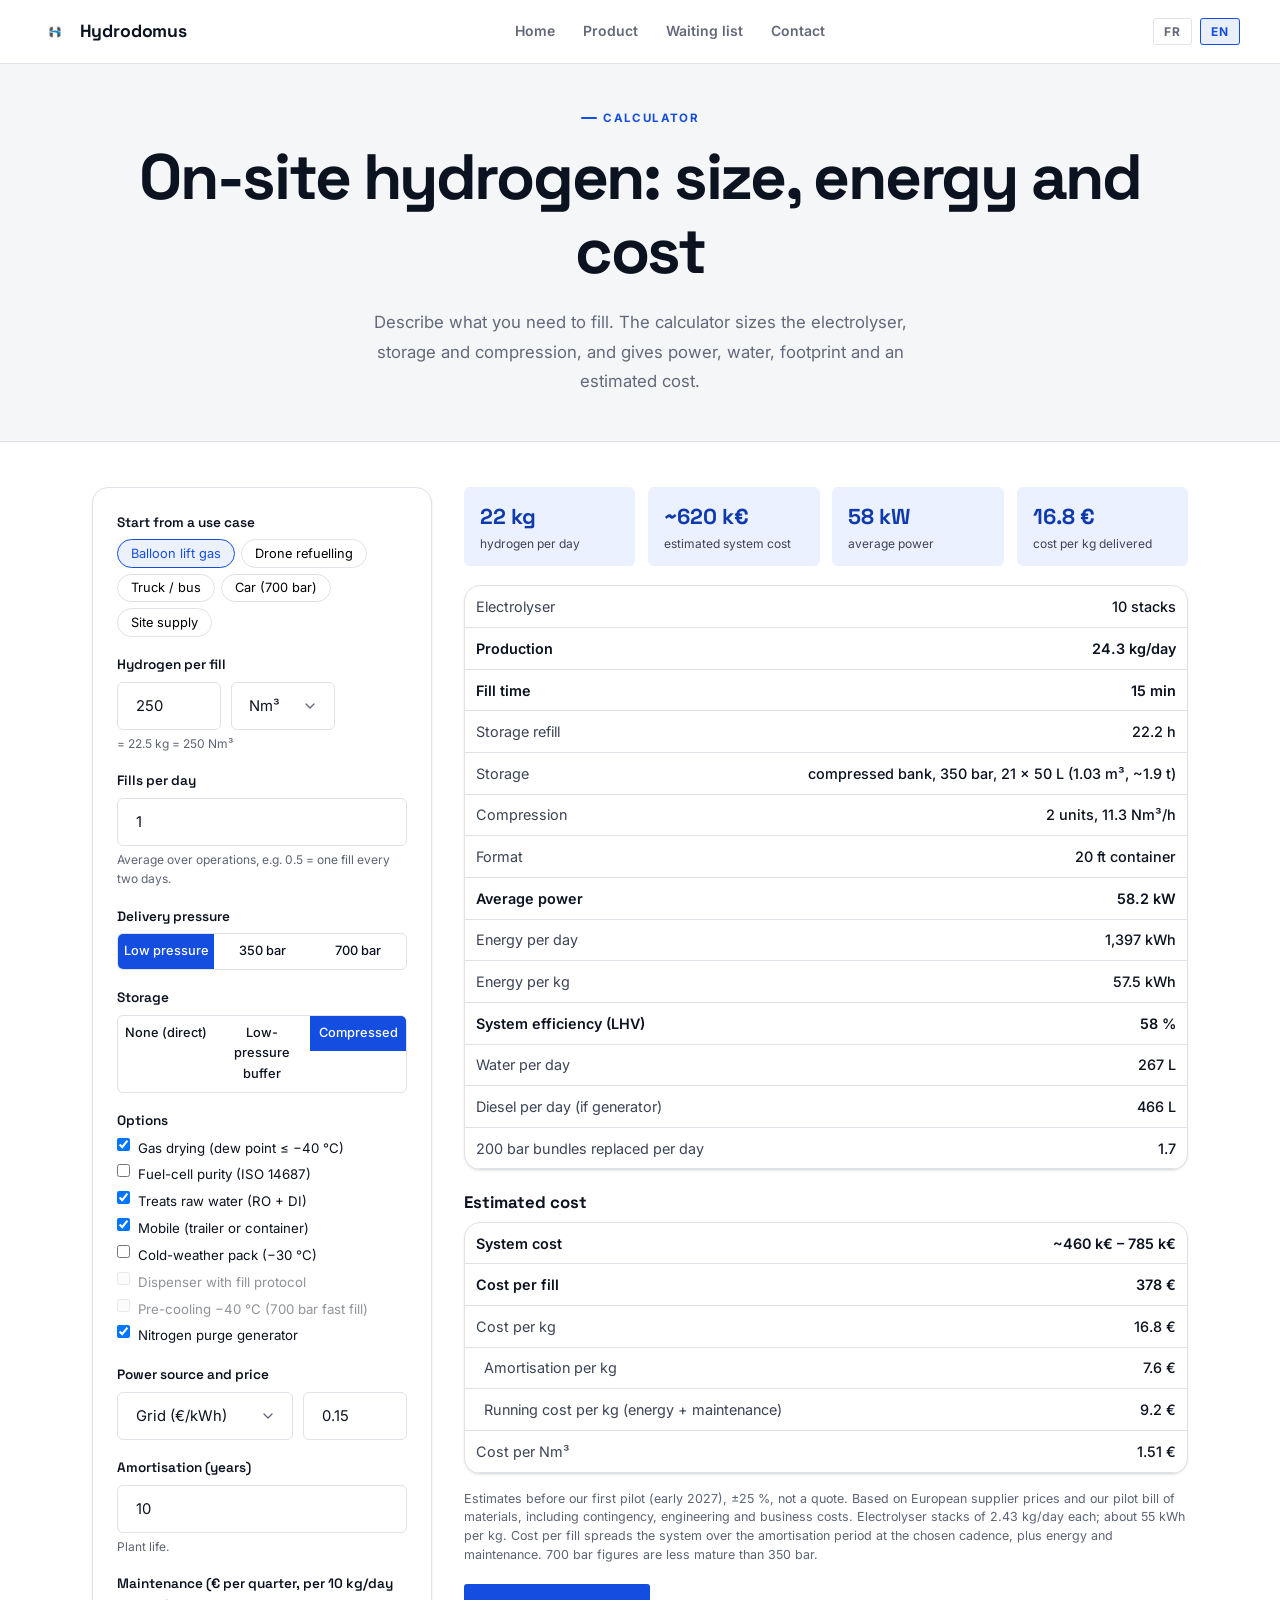
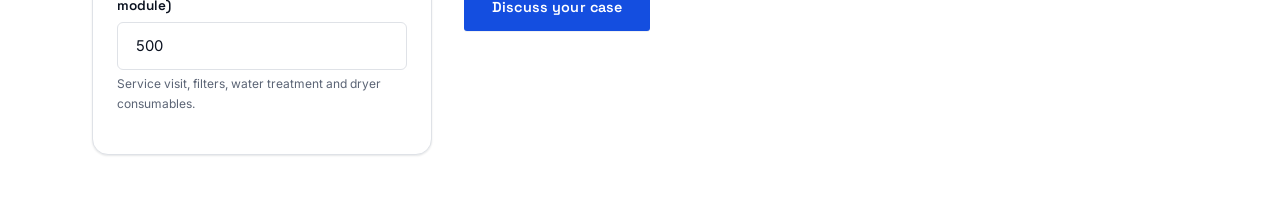
==== calculator/index.html @ d8bc78ed "Hydrodomus website: product page with how-to-use, contact form, calculator, learn Public-safe conten" ====
<!DOCTYPE html>
<html lang="en">
<head>
  <meta charset="UTF-8" />
  <meta name="viewport" content="width=device-width, initial-scale=1.0" />
  <title>Hydrodomus | On-site hydrogen calculator</title>
  <meta name="robots" content="noindex, nofollow">
  <meta name="description" content="Size an on-site hydrogen unit: electrolyser, storage, power, water and estimated cost from your fill requirements.">
  <link rel="icon" href="../assets/images/logo-removebg.png">
  <link rel="preconnect" href="https://fonts.googleapis.com">
  <link rel="preconnect" href="https://fonts.gstatic.com" crossorigin>
  <link rel="stylesheet" href="https://fonts.googleapis.com/css2?family=Space+Grotesk:wght@300;400;500;600;700&family=Inter:ital,wght@0,300;0,400;0,500;0,600;1,400&display=swap">
  <link rel="stylesheet" href="../assets/css/style.css" />
  <style>
    .calc-grid { display: grid; grid-template-columns: minmax(260px, 340px) 1fr; gap: 2rem; align-items: start; }
    @media (max-width: 860px) { .calc-grid { grid-template-columns: 1fr; } }
    .calc-panel { background: var(--white); border: 1px solid var(--border); border-radius: var(--radius-lg); padding: 1.5rem; box-shadow: var(--shadow-sm); }
    .calc-field { margin-bottom: 1.1rem; }
    .calc-field label { display: block; font-family: var(--font-display); font-weight: 600; font-size: 0.85rem; margin-bottom: 0.35rem; }
    .calc-field .hint { font-size: 0.75rem; color: #5b6475; margin-top: 0.25rem; }
    .calc-row { display: flex; gap: 0.6rem; align-items: center; }
    .calc-row input[type=range] { flex: 1; accent-color: var(--blue); }
    .calc-row input[type=number] { width: 6.5rem; }
    .calc-table { width: 100%; border-collapse: collapse; font-size: 0.9rem; }
    .calc-table th, .calc-table td { padding: 0.55rem 0.7rem; border-bottom: 1px solid var(--border); text-align: right; }
    .calc-table th:first-child, .calc-table td:first-child { text-align: left; color: #3b4456; }
    .calc-table thead th { font-family: var(--font-display); font-size: 0.95rem; background: var(--bg-alt); }
    .calc-table tr.key td { font-weight: 600; color: var(--text); }
    .calc-table tr.group td { background: var(--bg); font-family: var(--font-display); font-size: 0.75rem; letter-spacing: 0.06em; text-transform: uppercase; color: #5b6475; }
    .best { color: var(--green); font-weight: 600; }
    .calc-summary { display: grid; grid-template-columns: repeat(auto-fit, minmax(150px, 1fr)); gap: 0.8rem; margin-bottom: 1.2rem; }
    .stat { background: var(--blue-light); border-radius: var(--radius); padding: 0.8rem 1rem; }
    .stat .v { font-family: var(--font-display); font-size: 1.35rem; font-weight: 700; color: var(--blue-mid); }
    .stat .l { font-size: 0.75rem; color: #3b4456; }
    .calc-note { font-size: 0.78rem; color: #5b6475; margin-top: 1rem; line-height: 1.5; }
      .chips { display:flex; flex-wrap:wrap; gap:0.4rem; }
    .chip { border:1px solid var(--border); background:var(--white); border-radius:999px; padding:0.35rem 0.8rem; font-size:0.8rem; cursor:pointer; font-family:var(--font-body); }
    .chip.on, .chip:hover { border-color:var(--blue); color:var(--blue); background:var(--blue-light); }
    .seg { display:flex; border:1px solid var(--border); border-radius:var(--radius); overflow:hidden; }
    .seg label { flex:1; text-align:center; margin:0; font-weight:500; font-family:var(--font-body); font-size:0.8rem; cursor:pointer; }
    .seg input { display:none; }
    .seg span { display:block; padding:0.45rem 0.3rem; }
    .seg input:checked + span { background:var(--blue); color:#fff; }
    .checks label { display:flex; gap:0.5rem; align-items:flex-start; font-weight:400; font-family:var(--font-body); font-size:0.83rem; margin-bottom:0.35rem; }
    .checks input:disabled + * , .checks label:has(input:disabled) { opacity:0.45; }
    .tbl { padding:0; overflow-x:auto; }
    .calc-h3 { font-family:var(--font-display); font-size:1.05rem; margin:1.4rem 0 0.6rem; }
    .calc-table td:nth-child(2) { font-weight:500; }
  </style>
</head>
<body>

<nav class="nav" id="main-nav">
  <a href="../" class="nav-logo">
    <img src="../assets/images/logo-removebg.png" alt="Hydrodomus">
    <span class="nav-logo-name">Hydrodomus</span>
  </a>
  <ul class="nav-links">
    <li><a href="../"             class="nav-page-link" data-i18n="nav.home">Accueil</a></li>
    <li><a href="../product" class="nav-page-link" data-i18n="nav.product">Produit</a></li>
    <li><a href="../waitlist"     class="nav-page-link" data-i18n="nav.waitlist">Liste d'attente</a></li>
    <li><a href="../contact"      class="nav-page-link" data-i18n="nav.contact">Contact</a></li>
  </ul>
  <div class="nav-right">
    <button class="lang-btn" data-lang="fr">FR</button>
    <button class="lang-btn" data-lang="en">EN</button>
  </div>
  <button class="hamburger" id="hamburger" aria-label="Menu"><span></span><span></span><span></span></button>
</nav>
<div class="mobile-menu" id="mobile-menu">
  <button class="mobile-close" id="mobile-close">✕</button>
  <a href="../"             class="mobile-nav-link" data-i18n="nav.home">Accueil</a>
  <a href="../product" class="mobile-nav-link" data-i18n="nav.product">Produit</a>
  <a href="../waitlist"     class="mobile-nav-link" data-i18n="nav.waitlist">Liste d'attente</a>
  <a href="../contact"      class="mobile-nav-link" data-i18n="nav.contact">Contact</a>
  <div class="mobile-lang">
    <button class="lang-btn" data-lang="fr">FR</button>
    <button class="lang-btn" data-lang="en">EN</button>
  </div>
</div>

<header class="page-header">
  <div class="container">
    <span class="section-tag" data-c="tag"></span>
    <h1 class="page-header-title" data-c="title"></h1>
    <p class="page-header-sub" data-c="sub"></p>
  </div>
</header>

<section class="section-white">
  <div class="container">
    <div class="calc-grid">
      <form class="calc-panel" id="f" onsubmit="return false">
        <div class="calc-field">
          <label data-c="in_case"></label>
          <div class="chips" id="presets"></div>
        </div>
        <div class="calc-field">
          <label for="amt" data-c="in_amt"></label>
          <div class="calc-row"><input class="form-input" type="number" id="amt" min="0.01" step="any">
            <select class="form-select" id="unit" style="width:6.5rem"><option value="nm3">Nm³</option><option value="kg">kg</option></select></div>
          <div class="hint" id="amt_hint"></div>
        </div>
        <div class="calc-field">
          <label for="fpd" data-c="in_fpd"></label>
          <input class="form-input" type="number" id="fpd" min="0.01" step="any">
          <div class="hint" data-c="in_fpd_h"></div>
        </div>
        <div class="calc-field">
          <label data-c="in_deliv"></label>
          <div class="seg" id="deliv">
            <label><input type="radio" name="deliv" value="0"><span data-c="d0"></span></label>
            <label><input type="radio" name="deliv" value="350"><span>350 bar</span></label>
            <label><input type="radio" name="deliv" value="700"><span>700 bar</span></label>
          </div>
        </div>
        <div class="calc-field">
          <label data-c="in_store"></label>
          <div class="seg" id="store">
            <label><input type="radio" name="store" value="none"><span data-c="s_none"></span></label>
            <label><input type="radio" name="store" value="lp"><span data-c="s_lp"></span></label>
            <label><input type="radio" name="store" value="hp"><span data-c="s_hp"></span></label>
          </div>
          <div class="hint" id="store_hint"></div>
        </div>
        <div class="calc-field" id="fillh_f">
          <label for="fillh" data-c="in_fillh"></label>
          <input class="form-input" type="number" id="fillh" min="0.5" step="any">
          <div class="hint" data-c="in_fillh_h"></div>
        </div>
        <div class="calc-field">
          <label data-c="in_opts"></label>
          <div class="checks" id="opts"></div>
        </div>
        <div class="calc-field">
          <label for="power" data-c="in_power"></label>
          <div class="calc-row">
            <select class="form-select" id="power"><option value="grid" data-c="opt_grid"></option><option value="genset" data-c="opt_genset"></option></select>
            <input class="form-input" type="number" id="eprice" step="any" style="width:6.5rem">
          </div>
          <div class="hint" id="eprice_h"></div>
        </div>
        <div class="calc-field">
          <label for="years" data-c="in_years"></label>
          <input class="form-input" type="number" id="years" min="1" max="25" value="10">
          <div class="hint" data-c="in_years_h"></div>
        </div>
        <div class="calc-field">
          <label for="maint" data-c="in_maint"></label>
          <input class="form-input" type="number" id="maint" min="0" step="any" value="500">
          <div class="hint" data-c="in_maint_h"></div>
        </div>
      </form>

      <div>
        <div class="calc-summary" id="summary"></div>
        <div class="calc-panel tbl"><table class="calc-table" id="specs"></table></div>
        <h3 class="calc-h3" data-c="h_cost"></h3>
        <div class="calc-panel tbl"><table class="calc-table" id="costs"></table></div>
        <p class="calc-note" id="warn"></p>
        <p class="calc-note" data-c="note"></p>
        <p style="margin-top:1.2rem"><a class="btn btn-primary" href="../contact" data-c="cta"></a></p>
      </div>
    </div>
  </div>
</section>

<script src="../assets/js/main.js"></script>
<script>
/* Hydrodomus sizing and cost model. Estimates before pilot, +/-25 %. */
const K = {
  NM3_KG: 1 / 0.0899, KWH_KG: 55, L_KG: 11, STACK_KGD: 2.43, KWH_PER_L: 3.0, UPKEEP: 5.0, CADRE_NM3: 150,
  CONT: 0.20, SERV: [15, 40], BIZ: 1.25,
  RHO: { 30: 2.5, 350: 23.3, 500: 30.8, 900: 48.5 },          // kg/m3 at 15 C (NIST approx.)
  USABLE: { lp: 0.90, hp_low: 0.94, hp_vessel: 0.50 },          // E: share of stored H2 deliverable
  LP_EUR_M3: [3.0, 6.0],                                         // E: 30 bar steel vessels, k EUR per m3
  CYL50: [1.2, 2.0],                                            // E: rounded range, 50 L 500 bar cylinder + valve/frame share
  CYL900_EUR_L: [0.06, 0.12],                                    // E: 900 bar composite/Type 2, k EUR per litre
  COMP_NM3H: 6,                                                  // E: flow per compressor unit (verify)
  COMP: { 350: [25, 31], 500: [30, 40], 900: [60, 110] },        // E: rounded ranges, k EUR per unit
  FILL_LP_NM3H: 1000
};
const sc = (r, f, e) => [r[0] * Math.pow(f, e), r[1] * Math.pow(f, e)];

const OPTS = ["dry", "purity", "water", "mobile", "cold", "disp", "precool", "n2"];
const PRESETS = {
  balloon: { amt: 250, unit: "nm3", fpd: 1, deliv: "0", store: "hp", fillh: 12, opts: ["dry", "water", "mobile", "n2"] },
  drone:   { amt: 0.3, unit: "kg", fpd: 30, deliv: "350", store: "hp", fillh: 12, opts: ["dry", "purity", "water", "mobile", "cold", "disp"] },
  truck:   { amt: 30, unit: "kg", fpd: 1, deliv: "350", store: "hp", fillh: 12, opts: ["dry", "purity", "water", "disp"] },
  car:     { amt: 5, unit: "kg", fpd: 4, deliv: "700", store: "hp", fillh: 12, opts: ["dry", "purity", "water", "disp", "precool"] },
  site:    { amt: 10, unit: "kg", fpd: 1, deliv: "0", store: "lp", fillh: 12, opts: ["dry", "purity", "water"] }
};

function model(i) {
  const kg = i.unit === "kg" ? i.amt : i.amt / K.NM3_KG, daily = kg * i.fpd;
  let store = i.store;
  if (i.deliv !== "0" && store !== "hp") store = "hp";                    // vessel filling needs compressed storage
  const nStack = store === "none" ? Math.ceil(Math.max(daily, kg * 24 / i.fillh) / K.STACK_KGD)
                                  : Math.ceil(daily / K.STACK_KGD);
  const n = Math.max(1, nStack), f = n / 4, prod = n * K.STACK_KGD;
  const parts = [];
  const add = (key, r, tag) => parts.push({ key, r, tag });
  add("stacks", [n * 49.9 / 4, n * 61.4 / 4], "Q/B");
  add(i.opts.water ? "water_raw" : "water_di", i.opts.water ? sc([1.6, 3.4], f, 0.6) : sc([0.6, 1.2], f, 0.6), "B/E");
  if (i.opts.dry) add("dry", sc([4.0, 10.0], f, 0.6), "B");
  if (i.opts.purity) add("purity", sc([3.5, 8.2], f, 0.6), "B");
  add("power", sc([10.0, 25.0], f, 1.0), "B");
  add("safety", sc([10.1, 25.6], f, 0.3), "B");
  add("controls", sc([9.5, 23.0], f, 0.3), "B");
  add(i.opts.mobile ? "mobile" : "fixed", i.opts.mobile ? sc([12.5, 31.5], f, 0.5) : sc([6.0, 15.0], f, 0.5), "B/E");
  if (i.opts.cold) add("cold", sc([4.0, 10.0], f, 0.5), "E");
  if (i.opts.n2) add("n2", [4.0, 9.0], "E");

  const st = { type: store, bar: 0, m3: 0, mass: 0, ncyl: 0, ncomp: 0, flow: 0 };
  if (store === "lp") {
    st.bar = 30; st.m3 = kg / K.RHO[30] / K.USABLE.lp;
    add("lpstore", [st.m3 * K.LP_EUR_M3[0], st.m3 * K.LP_EUR_M3[1]], "E");
  }
  if (store === "hp") {
    st.bar = i.deliv === "0" ? 350 : i.deliv === "350" ? 500 : 900;
    const use = i.deliv === "0" ? K.USABLE.hp_low : K.USABLE.hp_vessel;
    st.m3 = Math.max(kg, i.deliv === "0" ? 0 : daily / 4) / K.RHO[st.bar] / use;   // vessels: at least a quarter-day buffer
    st.flow = prod / 24 * K.NM3_KG; st.ncomp = Math.ceil(st.flow / K.COMP_NM3H);
    const cb = st.bar <= 350 ? 350 : st.bar;
    add("comp", [st.ncomp * K.COMP[cb][0], st.ncomp * K.COMP[cb][1]], st.bar <= 350 ? "Q" : "E");
    add("lpbuf", sc([1.5, 4.0], f, 0.5), "B");
    add("hppipe", st.bar >= 900 ? [10, 25] : [5, 12], "B/E");
    if (st.bar <= 500) {
      st.ncyl = Math.max(1, Math.ceil(st.m3 * 1000 / 50)); st.mass = st.ncyl * 0.09;
      add("hpstore", [st.ncyl * K.CYL50[0], st.ncyl * K.CYL50[1]], "Q/E");
    } else {
      st.mass = st.m3 * 1000 * 0.0012;                                              // E: ~1.2 kg per litre, composite
      add("hpstore", [st.m3 * 1000 * K.CYL900_EUR_L[0], st.m3 * 1000 * K.CYL900_EUR_L[1]], "E");
    }
  }
  if (i.deliv === "0") add("manifold", [2.0, 5.0], "E");
  else if (i.opts.disp) add(i.deliv === "700" ? "disp700" : "disp350", i.deliv === "700" ? [25, 60] : [9, 21], i.deliv === "700" ? "E" : "B");
  if (i.deliv === "700" && i.opts.precool) add("precool", [30, 80], "E");

  const hw = [0, 1].map(k => parts.reduce((s, p) => s + p.r[k], 0));
  const tot = [0, 1].map(k => (hw[k] * (1 + K.CONT) + K.SERV[k]) * K.BIZ);
  const kwh = prod * K.KWH_KG + (st.ncomp ? prod * (st.bar >= 900 ? 4 : 2.5) : 0);   // E: compression kWh/kg
  let fill;
  if (store === "none") fill = kg / prod * 24 * 60;
  else if (i.deliv === "0") fill = kg * K.NM3_KG / K.FILL_LP_NM3H * 60;
  else fill = null;
  const housing = !i.opts.mobile ? "skid" : n <= 6 && st.m3 < 1.5 ? "trailer" : n <= 16 ? "c20" : "c40";
  return { kg, daily, store, n, prod, parts, hw, tot, mid: (tot[0] + tot[1]) / 2, kwh, kw: kwh / 24,
           water: prod * K.L_KG, diesel: kwh / K.KWH_PER_L, st, fill, refill: store !== "none" ? kg / prod * 24 * 60 : null,
           housing, under: prod < daily - 1e-9 };
}

const C = {
  en: { tag: "Calculator", title: "On-site hydrogen: size, energy and cost",
    sub: "Describe what you need to fill. The calculator sizes the electrolyser, storage and compression, and gives power, water, footprint and an estimated cost.",
    in_case: "Start from a use case", p_balloon: "Balloon lift gas", p_drone: "Drone refuelling", p_truck: "Truck / bus", p_car: "Car (700 bar)", p_site: "Site supply",
    in_amt: "Hydrogen per fill", in_fpd: "Fills per day", in_fpd_h: "Average over operations, e.g. 0.5 = one fill every two days.",
    in_deliv: "Delivery pressure", d0: "Low pressure",
    in_store: "Storage", s_none: "None (direct)", s_lp: "Low-pressure buffer", s_hp: "Compressed",
    in_fillh: "Direct fill: target fill time (h)", in_fillh_h: "Without storage, the electrolyser is sized to fill in this time.",
    in_opts: "Options",
    o: { dry: "Gas drying (dew point ≤ −40 °C)", purity: "Fuel-cell purity (ISO 14687)", water: "Treats raw water (RO + DI)", mobile: "Mobile (trailer or container)",
         cold: "Cold-weather pack (−30 °C)", disp: "Dispenser with fill protocol", precool: "Pre-cooling −40 °C (700 bar fast fill)", n2: "Nitrogen purge generator" },
    in_power: "Power source and price", opt_grid: "Grid (€/kWh)", opt_genset: "Diesel generator (€/L)", in_years: "Amortisation (years)", in_years_h: "Plant life.", in_maint: "Maintenance (€ per quarter, per 10 kg/day module)", in_maint_h: "Service visit, filters, water treatment and dryer consumables.", p_run: "Running cost per kg (energy + maintenance)", p_amort: "Amortisation per kg",
    hint_kg: (kg, nm3) => `= ${kg} kg = ${nm3} Nm³`, store_forced: "Vessel filling at 350 or 700 bar needs compressed storage.",
    s_kg: "hydrogen per day", s_cost: "estimated system cost", s_kw: "average power", s_fill: "cost per kg delivered",
    r: { stacks: "Electrolyser", prod: "Production", fill: "Fill time", refill: "Storage refill", storage: "Storage", comp: "Compression",
         house: "Format", kw: "Average power", kwh: "Energy per day", eff: "System efficiency (LHV)", kwhkg: "Energy per kg", water: "Water per day", diesel: "Diesel per day (if generator)", cadres: "200 bar bundles replaced per day" },
    stack: n => `${n} stack${n > 1 ? "s" : ""}`, perDay: "kg/day", none: "none", protocol: "per vessel fill protocol",
    house: { trailer: "trailer", c20: "20 ft container", c40: "40 ft container", skid: "fixed skid" },
    st: { lp: "low-pressure tanks", hp: "compressed bank" }, comp: (n, f) => `${n} unit${n > 1 ? "s" : ""}, ${f} Nm³/h`,
    h_cost: "Estimated cost", c_item: "Subsystem", c_low: "Low", c_high: "High", c_src: "Basis",
    c: { stacks: "Electrolyser stacks and balance of plant", water_raw: "Water treatment (raw water)", water_di: "Water feed (DI water supplied)", dry: "Gas drying",
         purity: "Purification to fuel-cell grade", power: "Power conversion", safety: "Safety systems", controls: "Controls and instrumentation",
         mobile: "Trailer or container, enclosure", fixed: "Skid and enclosure", cold: "Cold-weather pack", n2: "Nitrogen purge generator",
         lpstore: "Low-pressure storage", comp: "Compressors", lpbuf: "Compressor inlet buffer", hppipe: "High-pressure piping", hpstore: "High-pressure storage",
         manifold: "Low-pressure fill manifold", disp350: "350 bar dispenser", disp700: "700 bar dispenser", precool: "Pre-cooling unit" },
    t_hw: "Hardware", t_tot: "System cost",
    pf: "Cost per fill", pkg: "Cost per kg", pnm3: "Cost per Nm³",
    w_under: "Note: demand exceeds production; increase storage or stacks.",
    note: "Estimates before our first pilot (early 2027), ±25 %, not a quote. Based on European supplier prices and our pilot bill of materials, including contingency, engineering and business costs. Electrolyser stacks of 2.43 kg/day each; about 55 kWh per kg. Cost per fill spreads the system over the amortisation period at the chosen cadence, plus energy and maintenance. 700 bar figures are less mature than 350 bar.",
    cta: "Discuss your case" },
  fr: { tag: "Calculateur", title: "Hydrogène sur site : taille, énergie et coût",
    sub: "Décrivez ce que vous devez remplir. Le calculateur dimensionne l'électrolyseur, le stockage et la compression, et donne puissance, eau, encombrement et coût estimé.",
    in_case: "Partir d'un cas d'usage", p_balloon: "Gaz de gonflage", p_drone: "Ravitaillement drones", p_truck: "Camion / bus", p_car: "Voiture (700 bar)", p_site: "Alimentation de site",
    in_amt: "Hydrogène par remplissage", in_fpd: "Remplissages par jour", in_fpd_h: "Moyenne sur les opérations, par ex. 0,5 = un remplissage tous les deux jours.",
    in_deliv: "Pression de livraison", d0: "Basse pression",
    in_store: "Stockage", s_none: "Aucun (direct)", s_lp: "Tampon basse pression", s_hp: "Compressé",
    in_fillh: "Direct : temps de remplissage visé (h)", in_fillh_h: "Sans stockage, l'électrolyseur est dimensionné pour remplir dans ce temps.",
    in_opts: "Options",
    o: { dry: "Séchage du gaz (point de rosée ≤ −40 °C)", purity: "Pureté pile à combustible (ISO 14687)", water: "Traite l'eau brute (osmose + DI)", mobile: "Mobile (remorque ou conteneur)",
         cold: "Pack grand froid (−30 °C)", disp: "Distributeur avec protocole de remplissage", precool: "Pré-refroidissement −40 °C (700 bar rapide)", n2: "Générateur d'azote pour la purge" },
    in_power: "Source d'énergie et prix", opt_grid: "Réseau (€/kWh)", opt_genset: "Groupe électrogène (€/L)", in_years: "Amortissement (années)", in_years_h: "Durée de vie de l'installation.", in_maint: "Maintenance (€ par trimestre, par module de 10 kg/jour)", in_maint_h: "Visite de service, filtres, traitement de l'eau et consommables du sécheur.", p_run: "Coût d'exploitation par kg (énergie + maintenance)", p_amort: "Amortissement par kg",
    hint_kg: (kg, nm3) => `= ${kg} kg = ${nm3} Nm³`, store_forced: "Le remplissage de réservoirs à 350 ou 700 bar demande un stockage compressé.",
    s_kg: "d'hydrogène par jour", s_cost: "coût système estimé", s_kw: "puissance moyenne", s_fill: "coût par kg livré",
    r: { stacks: "Électrolyseur", prod: "Production", fill: "Temps de remplissage", refill: "Recharge du stockage", storage: "Stockage", comp: "Compression",
         house: "Format", kw: "Puissance moyenne", kwh: "Énergie par jour", eff: "Rendement système (PCI)", kwhkg: "Énergie par kg", water: "Eau par jour", diesel: "Gazole par jour (si groupe)", cadres: "Cadres 200 bar remplacés par jour" },
    stack: n => `${n} stack${n > 1 ? "s" : ""}`, perDay: "kg/jour", none: "aucun", protocol: "selon le protocole du réservoir",
    house: { trailer: "remorque", c20: "conteneur 20 pieds", c40: "conteneur 40 pieds", skid: "skid fixe" },
    st: { lp: "réservoirs basse pression", hp: "banc compressé" }, comp: (n, f) => `${n} unité${n > 1 ? "s" : ""}, ${f} Nm³/h`,
    h_cost: "Coût estimé", c_item: "Sous-ensemble", c_low: "Bas", c_high: "Haut", c_src: "Base",
    c: { stacks: "Stacks d'électrolyse et périphériques", water_raw: "Traitement de l'eau (eau brute)", water_di: "Alimentation en eau (eau DI fournie)", dry: "Séchage du gaz",
         purity: "Purification qualité pile à combustible", power: "Conversion de puissance", safety: "Systèmes de sécurité", controls: "Contrôle-commande et instrumentation",
         mobile: "Remorque ou conteneur, enveloppe", fixed: "Skid et enveloppe", cold: "Pack grand froid", n2: "Générateur d'azote",
         lpstore: "Stockage basse pression", comp: "Compresseurs", lpbuf: "Tampon d'aspiration", hppipe: "Tuyauterie haute pression", hpstore: "Stockage haute pression",
         manifold: "Rampe de remplissage basse pression", disp350: "Distributeur 350 bar", disp700: "Distributeur 700 bar", precool: "Groupe de pré-refroidissement" },
    t_hw: "Matériel", t_tot: "Coût du système",
    pf: "Coût par remplissage", pkg: "Coût par kg", pnm3: "Coût par Nm³",
    w_under: "Attention : la demande dépasse la production ; augmenter le stockage ou les stacks.",
    note: "Estimations avant notre premier pilote (début 2027), ±25 %, pas un devis. Basées sur des prix de fournisseurs européens et notre nomenclature pilote, aléas, ingénierie et frais de structure inclus. Stacks d'électrolyse de 2,43 kg/jour chacun ; environ 55 kWh par kg. Le coût par remplissage amortit le système sur la durée choisie à la cadence indiquée, plus l'énergie et la maintenance. Les chiffres 700 bar sont moins mûrs que ceux à 350 bar.",
    cta: "Parler de votre cas" }
};
const L = () => (localStorage.getItem("hd_lang") === "fr" ? "fr" : "en");
const nf = (x, d = 0) => x.toLocaleString(L() === "fr" ? "fr-FR" : "en-GB", { maximumFractionDigits: d, minimumFractionDigits: d });
const eur = k => k >= 1000 ? `~${nf(k / 1000, 2)} M€` : `~${nf(Math.round(k / 5) * 5)} k€`;
const dur = m => m < 90 ? `${nf(m)} min` : m < 72 * 60 ? `${nf(m / 60, 1)} h` : `${nf(m / 1440, 1)} ${L() === "fr" ? "jours" : "days"}`;
const $ = id => document.getElementById(id);
const radio = name => document.querySelector(`input[name=${name}]:checked`).value;

function buildStatic() {
  const c = C[L()];
  document.querySelectorAll("[data-c]").forEach(el => { el.textContent = c[el.dataset.c]; });
  $("presets").innerHTML = Object.keys(PRESETS).map(k => `<button type="button" class="chip" data-p="${k}">${c["p_" + k]}</button>`).join("");
  document.querySelectorAll("[data-p]").forEach(b => b.addEventListener("click", () => { applyPreset(b.dataset.p); }));
  const checked = new Set(OPTS.filter(o => $("o_" + o) && $("o_" + o).checked));
  const first = !$("o_dry");
  $("opts").innerHTML = OPTS.map(o => `<label><input type="checkbox" id="o_${o}"> ${c.o[o]}</label>`).join("");
  OPTS.forEach(o => { $("o_" + o).checked = first ? false : checked.has(o); $("o_" + o).addEventListener("change", render); });
  return first;
}
function applyPreset(k) {
  const p = PRESETS[k];
  $("amt").value = p.amt; $("unit").value = p.unit; $("fpd").value = p.fpd; $("fillh").value = p.fillh;
  document.querySelector(`input[name=deliv][value="${p.deliv}"]`).checked = true;
  document.querySelector(`input[name=store][value="${p.store}"]`).checked = true;
  OPTS.forEach(o => { $("o_" + o).checked = p.opts.includes(o); });
  document.querySelectorAll("[data-p]").forEach(b => b.classList.toggle("on", b.dataset.p === k));
  render();
}
function render() {
  const c = C[L()];
  const genset = $("power").value === "genset";
  const i = { amt: +$("amt").value || 0, unit: $("unit").value, fpd: +$("fpd").value || 0.01, fillh: +$("fillh").value || 12,
              deliv: radio("deliv"), store: radio("store"), opts: Object.fromEntries(OPTS.map(o => [o, $("o_" + o).checked])) };
  if (i.amt <= 0) return;
  const m = model(i), price = +$("eprice").value || 0, years = +$("years").value || 5;
  $("amt_hint").textContent = c.hint_kg(nf(m.kg, m.kg < 10 ? 2 : 1), nf(m.kg * K.NM3_KG, 0));
  $("store_hint").textContent = i.deliv !== "0" && i.store !== "hp" ? c.store_forced : "";
  $("fillh_f").style.display = m.store === "none" ? "" : "none";
  $("eprice_h").textContent = "";
  ["disp", "precool"].forEach(o => { $("o_" + o).disabled = i.deliv === "0" || (o === "precool" && i.deliv !== "700"); });
  const energy = genset ? m.diesel * price : m.kwh * price;                       // per day
  const maint = +$("maint").value || 0;
  const amortKg = m.mid * 1000 / (years * 365 * m.daily), runKg = energy / m.prod + maint * 4 * (m.n / 4) / (365 * m.daily);
  const perKg = amortKg + runKg;
  const perFill = perKg * m.kg;
  const row = (l, v, key) => `<tr${key ? ' class="key"' : ""}><td>${l}</td><td>${v}</td></tr>`;
  const st = m.st;
  const storeTxt = m.store === "none" ? c.none
    : m.store === "lp" ? `${c.st.lp}, 30 bar, ${nf(st.m3, 1)} m³`
    : st.ncyl ? `${c.st.hp}, ${st.bar} bar, ${st.ncyl} × 50 L (${nf(st.m3, 2)} m³, ~${nf(st.mass, 1)} t)`
    : `${c.st.hp}, ${st.bar} bar, ${nf(st.m3 * 1000)} L (~${nf(st.mass, 1)} t)`;
  $("specs").innerHTML = "<tbody>" +
    row(c.r.stacks, `${c.stack(m.n)}`) + row(c.r.prod, `${nf(m.prod, 1)} ${c.perDay}`, true) +
    row(c.r.fill, m.fill == null ? c.protocol : dur(m.fill), true) +
    (m.refill != null ? row(c.r.refill, dur(m.refill)) : "") +
    row(c.r.storage, storeTxt) + row(c.r.comp, st.ncomp ? c.comp(st.ncomp, nf(st.flow, 1)) : c.none) +
    row(c.r.house, c.house[m.housing]) + row(c.r.kw, `${nf(m.kw, 1)} kW`, true) + row(c.r.kwh, `${nf(m.kwh)} kWh`) +
    row(c.r.kwhkg, `${nf(m.kwh / m.prod, 1)} kWh`) + row(c.r.eff, `${nf(3330 / (m.kwh / m.prod))} %`, true) +
    row(c.r.water, `${nf(m.water)} L`) + row(c.r.diesel, `${nf(m.diesel)} L`) +
    row(c.r.cadres, nf(m.daily * K.NM3_KG / K.CADRE_NM3, 1)) + "</tbody>";
  const k = v => nf(v * (1 + K.CONT) * K.BIZ, 0);
  $("costs").innerHTML = "<tbody>" +
    `<tr class="key"><td>${c.t_tot}</td><td>${eur(m.tot[0])} – ${eur(m.tot[1]).replace("~", "")}</td></tr>` +
    `<tr class="key"><td>${c.pf}</td><td>${nf(perFill, perFill < 20 ? 2 : 0)} €</td></tr>` +
    `<tr><td>${c.pkg}</td><td>${nf(perKg, 1)} €</td></tr>` +
    `<tr><td>&nbsp;&nbsp;${c.p_amort}</td><td>${nf(amortKg, 1)} €</td></tr>` +
    `<tr><td>&nbsp;&nbsp;${c.p_run}</td><td>${nf(runKg, 1)} €</td></tr>` +
    `<tr><td>${c.pnm3}</td><td>${nf(perKg / K.NM3_KG, 2)} €</td></tr></tbody>`;
  $("summary").innerHTML =
    `<div class="stat"><div class="v">${nf(m.daily, m.daily < 10 ? 1 : 0)} kg</div><div class="l">${c.s_kg}</div></div>` +
    `<div class="stat"><div class="v">${eur(m.mid)}</div><div class="l">${c.s_cost}</div></div>` +
    `<div class="stat"><div class="v">${nf(m.kw)} kW</div><div class="l">${c.s_kw}</div></div>` +
    `<div class="stat"><div class="v">${nf(perKg, 1)} €</div><div class="l">${c.s_fill}</div></div>`;
  $("warn").textContent = m.under ? c.w_under : "";
}
document.querySelectorAll("#f input, #f select").forEach(el => el.addEventListener("input", render));
$("power").addEventListener("change", () => { $("eprice").value = $("power").value === "genset" ? 1.6 : 0.15; render(); });
$("eprice").value = 0.15;
buildStatic(); applyPreset("balloon");
document.querySelectorAll("[data-lang]").forEach(b => b.addEventListener("click", () => setTimeout(() => {
  buildStatic(); const on = document.querySelector(".chip.on"); if (on) applyPreset(on.dataset.p); else render();
}, 0)));
</script>
</body>
</html>
---- assets/css/style.css ----
/* =============================================
   HYDRODOMUS — Light / Sharp Design System
   ============================================= */

/* --- Custom Properties --- */
:root {
  --white:    #FFFFFF;
  --bg:       #F5F6F8;
  --bg-alt:   #EEF0F3;
  --border:   #DFE2E7;
  --border-2: #C7CCD3;

  --navy:     #0B1220;
  --navy-2:   #16233A;
  --navy-3:   #24344F;

  --blue:       #144EE0;
  --blue-mid:   #0F3AAE;
  --blue-light: #EBF1FF;
  --blue-dim:   rgba(20, 78, 224, 0.09);

  --green:       #059669;
  --green-light: #ECFDF5;

  --red:       #DC2626;
  --red-light: #FEF2F2;

  --text:   #0B1220;
  --text-2: #33394A;
  --text-3: #63697A;
  --text-4: #9198A6;

  --shadow-xs: 0 1px 0 rgba(11,18,32,0.06);
  --shadow-sm: 0 1px 2px rgba(11,18,32,0.10);
  --shadow:    0 2px 10px rgba(11,18,32,0.10);
  --shadow-lg: 0 10px 28px rgba(11,18,32,0.14);

  --font-display: 'Space Grotesk', sans-serif;
  --font-body:    'Inter', sans-serif;

  --section-py: clamp(2.5rem, 3.5vw, 4rem);
  --radius:    6px;
  --radius-sm: 3px;
  --radius-lg: 16px;
}

/* Subtle grain for large flat surfaces (navy sections, hero scrim) —
   inline SVG turbulence, no extra asset request. */
.bg-grain {
  position: relative;
}
.bg-grain::after,
.section-navy::after,
.pitch-card::after {
  content: '';
  position: absolute; inset: 0;
  pointer-events: none;
  opacity: 0.05;
  background-image: url("data:image/svg+xml,%3Csvg xmlns='http://www.w3.org/2000/svg' width='120' height='120'%3E%3Cfilter id='n'%3E%3CfeTurbulence type='fractalNoise' baseFrequency='0.85' numOctaves='2' stitchTiles='stitch'/%3E%3C/filter%3E%3Crect width='100%25' height='100%25' filter='url(%23n)'/%3E%3C/svg%3E");
}

/* --- Reset --- */
*, *::before, *::after { box-sizing: border-box; margin: 0; padding: 0; }
html { scroll-behavior: smooth; font-size: 16px; }
body {
  font-family: var(--font-body);
  background: var(--white);
  color: var(--text);
  line-height: 1.6;
  overflow-x: hidden;
  -webkit-font-smoothing: antialiased;
}
img { max-width: 100%; display: block; }
a { text-decoration: none; color: inherit; }
button { font-family: inherit; cursor: pointer; }

/* --- Typography --- */
h1, h2, h3, h4, h5 {
  font-family: var(--font-display);
  color: var(--navy);
  line-height: 1.15;
}
.display-title {
  font-size: clamp(2.8rem, 5.5vw, 5.5rem);
  font-weight: 700;
  letter-spacing: -0.03em;
  line-height: 1.05;
}
.section-title {
  font-size: clamp(1.75rem, 3.2vw, 2.75rem);
  font-weight: 700;
  letter-spacing: -0.025em;
}
.section-tag {
  display: inline-flex;
  align-items: center;
  gap: 0.4rem;
  font-size: 0.72rem;
  font-weight: 700;
  letter-spacing: 0.12em;
  text-transform: uppercase;
  color: var(--blue);
  margin-bottom: 0.875rem;
}
.section-tag::before {
  content: '';
  display: inline-block;
  width: 16px; height: 2px;
  background: var(--blue);
  border-radius: 1px;
}
.section-sub {
  font-size: 1.05rem;
  color: var(--text-3);
  max-width: 560px;
  line-height: 1.75;
  margin-top: 1rem;
}
.blue-text { color: var(--blue); }

/* --- Container --- */
.container {
  max-width: 1160px;
  margin: 0 auto;
  padding: 0 2rem;
}

/* =========================================
   NAVIGATION
   ========================================= */
.nav {
  position: fixed;
  top: 0; left: 0; right: 0;
  z-index: 200;
  height: 64px;
  display: flex;
  align-items: center;
  justify-content: space-between;
  padding: 0 2.5rem;
  background: rgba(255,255,255,0.94);
  backdrop-filter: blur(10px);
  -webkit-backdrop-filter: blur(10px);
  border-bottom: 1px solid var(--border);
  transition: background 0.2s, box-shadow 0.2s;
}
.nav.scrolled {
  background: rgba(255,255,255,0.99);
  box-shadow: var(--shadow-sm);
}
.nav-logo {
  display: flex;
  align-items: center;
  gap: 0.6rem;
}
.nav-logo img { height: 30px; }
.nav-logo-name {
  font-family: var(--font-display);
  font-size: 1.1rem;
  font-weight: 700;
  color: var(--navy);
  letter-spacing: -0.01em;
}
.nav-links {
  display: flex;
  align-items: center;
  gap: 0.25rem;
  list-style: none;
}
.nav-links a {
  display: inline-block;
  font-size: 0.875rem;
  font-weight: 600;
  color: var(--text-3);
  padding: 0.4rem 0.75rem;
  border-radius: var(--radius-sm);
  transition: color 0.15s, background 0.15s;
}
.nav-links a:hover { color: var(--navy); background: var(--bg); }
.nav-links a.active { color: var(--blue); background: var(--blue-dim); }
.nav-right {
  display: flex;
  align-items: center;
  gap: 0.5rem;
}
.lang-btn {
  background: none;
  border: 1px solid var(--border);
  color: var(--text-3);
  padding: 0.3rem 0.65rem;
  border-radius: var(--radius-sm);
  font-size: 0.75rem;
  font-weight: 700;
  letter-spacing: 0.05em;
  transition: all 0.15s;
}
.lang-btn:hover { border-color: var(--blue); color: var(--blue); }
.lang-btn.active { border-color: var(--blue); color: var(--blue); background: var(--blue-dim); }
.hamburger {
  display: none;
  flex-direction: column;
  gap: 4.5px;
  background: none;
  border: none;
  padding: 6px;
}
.hamburger span {
  display: block; width: 22px; height: 2px;
  background: var(--navy); border-radius: 1px; transition: all 0.3s;
}
.mobile-menu {
  display: none; position: fixed; inset: 0; z-index: 199;
  background: var(--white); flex-direction: column;
  align-items: center; justify-content: center; gap: 0.5rem;
  padding: 2rem;
}
.mobile-menu.open { display: flex; }
.mobile-menu a {
  font-family: var(--font-display);
  font-size: 1.8rem; font-weight: 700;
  color: var(--navy); padding: 0.6rem 1.5rem;
  border-radius: var(--radius); width: 100%; text-align: center;
  transition: background 0.15s;
}
.mobile-menu a:hover { background: var(--bg); }
.mobile-close {
  position: absolute; top: 1.25rem; right: 1.75rem;
  background: none; border: none;
  color: var(--text-3); font-size: 1.5rem; line-height: 1;
}
.mobile-lang { display: flex; gap: 0.5rem; margin-top: 1.5rem; }

/* =========================================
   BUTTONS
   ========================================= */
.btn {
  display: inline-flex; align-items: center; gap: 0.5rem;
  padding: 0.75rem 1.75rem;
  border-radius: var(--radius-sm);
  font-family: var(--font-display);
  font-weight: 600; font-size: 0.9rem;
  letter-spacing: 0.01em;
  cursor: pointer; border: none;
  transition: all 0.15s ease; white-space: nowrap;
}
.btn-primary {
  background: var(--blue);
  color: #fff;
  box-shadow: var(--shadow-xs);
}
.btn-primary:hover {
  background: var(--blue-mid);
  transform: translateY(-1px);
  box-shadow: var(--shadow-sm);
}
.btn-primary:active { transform: translateY(0); }
.btn-outline {
  background: var(--white); color: var(--navy);
  border: 1.5px solid var(--border-2);
}
.btn-outline:hover {
  border-color: var(--navy); background: var(--bg);
  transform: translateY(-1px);
}
.btn-white {
  background: var(--white); color: var(--navy);
  box-shadow: var(--shadow-sm);
}
.btn-white:hover { transform: translateY(-1px); box-shadow: var(--shadow); }
.btn-sm { padding: 0.55rem 1.2rem; font-size: 0.82rem; }

/* =========================================
   CARD
   ========================================= */
.card {
  background: var(--white);
  border: 1px solid var(--border);
  border-radius: var(--radius);
  box-shadow: var(--shadow-xs);
  transition: box-shadow 0.2s, border-color 0.2s;
}
.card:hover {
  box-shadow: var(--shadow);
  border-color: var(--border-2);
}
.card-blue { border-top: 3px solid var(--blue); }

/* =========================================
   SECTIONS
   ========================================= */
section { padding: var(--section-py) 0; }
.section-white { background: var(--white); }
.section-gray  { background: var(--bg); }
.section-navy  {
  position: relative;
  overflow: hidden;
  background: var(--navy);
  color: #fff;
}
.section-navy h2, .section-navy h3 { color: #fff; }
.section-navy .section-tag { color: rgba(255,255,255,0.55); }
.section-navy .section-tag::before { background: rgba(255,255,255,0.45); }
.section-navy .section-sub { color: rgba(255,255,255,0.6); }

.section-head { margin-bottom: 2rem; text-align: center; }
.section-head .section-sub { margin-left: auto; margin-right: auto; }
hr.section-divider {
  border: none;
  border-top: 1px solid var(--border);
  margin: 0;
}

/* =========================================
   PLACEHOLDER PAGE (home / how-it-works / waitlist)
   ========================================= */
.placeholder-hero {
  min-height: calc(100vh - 64px);
  display: flex;
  align-items: center;
  justify-content: center;
  text-align: center;
  padding: 8rem 0 5rem;
  background: var(--white);
  position: relative;
  overflow: hidden;
}
.placeholder-hero::before {
  content: '';
  position: absolute; inset: 0;
  background-image: radial-gradient(circle at 1px 1px, rgba(11,18,32,0.06) 1px, transparent 0);
  background-size: 26px 26px;
  pointer-events: none;
}
.placeholder-inner { position: relative; z-index: 1; }
.placeholder-eyebrow {
  display: inline-flex; align-items: center; gap: 0.5rem;
  background: var(--blue-light);
  border: 1px solid rgba(20,78,224,0.18);
  padding: 0.35rem 0.875rem;
  border-radius: var(--radius-sm);
  font-size: 0.76rem; font-weight: 700;
  color: var(--blue); letter-spacing: 0.08em; text-transform: uppercase;
  margin-bottom: 1.5rem;
}
.placeholder-title {
  font-size: clamp(2.4rem, 5vw, 4rem);
  font-weight: 700; letter-spacing: -0.03em;
  color: var(--navy); margin-bottom: 1rem;
}
.placeholder-sub {
  font-size: 1.05rem; color: var(--text-3);
  max-width: 480px; margin: 0 auto;
  line-height: 1.7;
}
/* =========================================
   HOME — locked single-screen page (no scroll)
   ========================================= */
body.canvas-page {
  height: 100vh;
  overflow: hidden;
  background: linear-gradient(180deg, #E3E3E4 0%, #ECECED 55%, #F7F7F7 100%);
}
/* Nav blends into the page instead of sitting as a separate bar —
   it sits above the full-screen particle field, background transparent
   so particles drift behind it too. */
body.canvas-page .nav {
  position: relative;
  z-index: 2;
  background: transparent;
  border-bottom: none;
  backdrop-filter: none;
  -webkit-backdrop-filter: none;
  box-shadow: none;
}
body.canvas-page .nav.scrolled { background: transparent; box-shadow: none; }

.chem-stage {
  position: fixed;
  inset: 0;
  z-index: 1;
  overflow: hidden;
}
/* faint technical dot-grid behind the particle field, same pattern used
   on the placeholder page headers — the canvas itself is transparent
   (clearRect only), so this shows through everywhere the particles don't. */
.chem-stage-home::before {
  content: '';
  position: absolute; inset: 0;
  background-image: radial-gradient(circle at 1px 1px, rgba(11,18,32,0.08) 1px, transparent 0);
  background-size: 28px 28px;
  pointer-events: none;
}
#chem-canvas {
  position: absolute;
  inset: 0;
  width: 100%;
  height: 100%;
  display: block;
  touch-action: none;
}
.chem-hero-text {
  position: absolute;
  left: 0; right: 0; top: 50%;
  transform: translateY(-50%);
  z-index: 2;
  text-align: center;
  pointer-events: none;
  padding: 0 2rem;
}
/* Keeps the headline legible no matter what the particle animation is
   doing behind it (the compression stage gathers a dense cluster right
   at screen center) — a soft plate the text always reads against,
   without ever fully hiding the animation. */
.chem-hero-scrim {
  position: absolute;
  inset: -0.5rem -1.5rem;
  z-index: -1;
  background: radial-gradient(ellipse at center, rgba(245,246,248,0.4) 0%, rgba(245,246,248,0.18) 55%, transparent 80%);
}
.chem-headline {
  font-family: var(--font-display);
  font-size: clamp(1.6rem, 4vw, 3rem);
  font-weight: 700; color: var(--navy);
  letter-spacing: -0.03em;
  line-height: 1.15;
}
.chem-subline {
  margin-top: 0.75rem;
  font-family: var(--font-body);
  font-size: clamp(0.95rem, 1.6vw, 1.15rem);
  font-weight: 500;
  color: var(--text-3);
}
.chem-caption-wrap {
  position: absolute;
  left: 0; right: 0; bottom: 2.75rem;
  z-index: 2;
  text-align: center;
  pointer-events: none;
}
.chem-caption-title {
  font-family: var(--font-display);
  font-size: clamp(1.3rem, 2.6vw, 1.9rem);
  font-weight: 700; color: var(--navy);
  letter-spacing: -0.02em;
  transition: opacity 0.2s ease;
}
.chem-progress-track {
  position: absolute;
  left: 0; right: 0; bottom: 0;
  height: 3px;
  background: rgba(11,18,32,0.08);
  z-index: 2;
}
.chem-progress-bar {
  height: 100%;
  width: 0%;
  background: var(--blue);
}

/* =========================================
   FOOTER
   ========================================= */
footer {
  background: var(--bg);
  border-top: 1px solid var(--border);
  padding: 3rem 0 2rem;
}
.footer-grid {
  display: grid; grid-template-columns: 2fr 1fr 1fr;
  gap: 3.5rem; margin-bottom: 2.5rem;
}
.footer-brand-logo {
  display: flex; align-items: center; gap: 0.6rem; margin-bottom: 0.875rem;
}
.footer-brand-logo img { height: 28px; }
.footer-brand-logo span { font-family: var(--font-display); font-size: 1.05rem; font-weight: 700; color: var(--navy); }
.footer-brand p { font-size: 0.875rem; color: var(--text-3); line-height: 1.7; max-width: 280px; }
.footer-col h4 {
  font-family: var(--font-display);
  font-size: 0.76rem; font-weight: 700; letter-spacing: 0.1em;
  text-transform: uppercase; color: var(--text-3); margin-bottom: 1.125rem;
}
.footer-col ul { list-style: none; display: flex; flex-direction: column; gap: 0.55rem; }
.footer-col a { font-size: 0.875rem; color: var(--text-3); transition: color 0.15s; }
.footer-col a:hover { color: var(--navy); }
.footer-bottom {
  border-top: 1px solid var(--border); padding-top: 1.5rem;
  display: flex; justify-content: space-between; align-items: center;
}
.footer-bottom p { font-size: 0.8rem; color: var(--text-4); }
.footer-badge { display: flex; align-items: center; gap: 0.6rem; }
.footer-badge span { font-size: 0.72rem; color: var(--text-4); }
.footer-badge img { height: 30px; width: auto; display: block; }
.footer-badges { display: flex; align-items: center; gap: 1.5rem; flex-wrap: wrap; justify-content: center; }
.footer-badge-onshape img { height: 48px; }

/* =========================================
   PAGE HEADER
   ========================================= */
.page-header {
  padding: calc(var(--section-py) + 3.5rem) 0 var(--section-py);
  background: var(--bg);
  border-bottom: 1px solid var(--border);
  text-align: center;
}
.page-header-title {
  font-size: clamp(2.5rem, 5vw, 4.5rem);
  font-weight: 700; letter-spacing: -0.035em;
  color: var(--navy); margin-bottom: 1.25rem;
}
.page-header-sub { font-size: 1.05rem; color: var(--text-3); max-width: 540px; margin: 0 auto; line-height: 1.75; }

/* =========================================
   CONTACT PAGE
   ========================================= */
.contact-grid {
  display: grid; grid-template-columns: 1.3fr 1fr;
  gap: 5rem; align-items: flex-start;
}
.form-group { margin-bottom: 1.375rem; }
.form-label { display: block; font-size: 0.85rem; font-weight: 600; color: var(--navy-2); margin-bottom: 0.45rem; }
.form-input, .form-textarea, .form-select {
  width: 100%;
  background: var(--white); border: 1.5px solid var(--border);
  border-radius: var(--radius); padding: 0.875rem 1.1rem;
  color: var(--text); font-family: var(--font-body);
  font-size: 0.925rem; transition: all 0.15s; outline: none;
}
.form-input:hover, .form-textarea:hover, .form-select:hover { border-color: var(--border-2); }
.form-input:focus, .form-textarea:focus, .form-select:focus {
  border-color: var(--blue);
  box-shadow: 0 0 0 3px rgba(20,78,224,0.12);
}
.form-textarea { min-height: 140px; resize: vertical; }
.form-select {
  appearance: none; -webkit-appearance: none;
  padding-right: 2.75rem;
  background-image: url("data:image/svg+xml,%3Csvg xmlns='http://www.w3.org/2000/svg' width='16' height='16' viewBox='0 0 24 24' fill='none' stroke='%2363697A' stroke-width='2' stroke-linecap='round' stroke-linejoin='round'%3E%3Cpolyline points='6,9 12,15 18,9'/%3E%3C/svg%3E");
  background-repeat: no-repeat;
  background-position: right 1rem center;
}
.form-select option { background: var(--white); }
.form-row { display: grid; grid-template-columns: 1fr 1fr; gap: 1rem; }
.contact-info-section h3 { font-family: var(--font-display); font-size: 1.05rem; font-weight: 600; color: var(--navy); margin-bottom: 1.25rem; }
.contact-info-item {
  display: flex; gap: 1rem; align-items: center;
  padding: 1rem 1.25rem;
  background: var(--white); border: 1px solid var(--border);
  border-radius: var(--radius); box-shadow: var(--shadow-xs);
  margin-bottom: 0.75rem;
  transition: box-shadow 0.2s, border-color 0.2s, transform 0.2s;
}
.contact-info-item:hover {
  box-shadow: var(--shadow); border-color: var(--border-2); transform: translateY(-1px);
}
.contact-info-icon {
  flex-shrink: 0; display: flex; align-items: center; justify-content: center;
  width: 38px; height: 38px; border-radius: 999px;
  background: var(--blue-dim); color: var(--blue);
}
.contact-info-label { font-size: 0.72rem; font-weight: 700; letter-spacing: 0.08em; text-transform: uppercase; color: var(--text-3); margin-bottom: 0.15rem; }
.contact-info-value { font-size: 0.9rem; color: var(--navy); font-weight: 500; }
.hiring-box {
  padding: 1.75rem; background: var(--blue-dim);
  border: 1px solid rgba(20,78,224,0.18);
  border-radius: var(--radius); margin-top: 1.75rem;
}
.hiring-box-tag { font-size: 0.72rem; font-weight: 700; letter-spacing: 0.1em; text-transform: uppercase; color: var(--blue); margin-bottom: 0.75rem; }
.hiring-box p { font-size: 0.875rem; color: var(--text-3); line-height: 1.7; }

/* =========================================
   WAITLIST — one-question-at-a-time flow
   ========================================= */
.qflow-section {
  min-height: calc(100vh - 64px);
  display: flex; align-items: center; justify-content: center;
  background: var(--white);
  padding: 7rem 2rem 4rem;
}
.qflow-wrap { width: 100%; max-width: 560px; }
.qflow-progress {
  display: flex; gap: 0.4rem; margin-bottom: 2.25rem;
}
.qflow-dot {
  height: 4px; flex: 1; border-radius: 4px;
  background: var(--border); transition: background 0.2s, box-shadow 0.2s;
}
.qflow-dot.done { background: var(--blue); }
.qflow-dot.current { background: var(--blue); box-shadow: 0 0 0 3px rgba(20,78,224,0.18); }
.qflow-card {
  animation: qflowIn 0.35s ease;
}
@keyframes qflowIn {
  from { opacity: 0; transform: translateY(10px); }
  to   { opacity: 1; transform: translateY(0); }
}
.qflow-eyebrow {
  font-size: 0.76rem; font-weight: 700; letter-spacing: 0.1em;
  text-transform: uppercase; color: var(--blue); margin-bottom: 0.875rem;
}
.qflow-question {
  font-family: var(--font-display);
  font-size: clamp(1.5rem, 3.4vw, 2.1rem);
  font-weight: 700; letter-spacing: -0.025em;
  color: var(--navy); margin-bottom: 1.75rem; line-height: 1.2;
}
.qflow-input {
  width: 100%;
  background: var(--white); border: 1.5px solid var(--border);
  border-radius: var(--radius); padding: 1rem 1.25rem;
  color: var(--text); font-family: var(--font-body);
  font-size: 1.1rem; transition: all 0.15s; outline: none;
}
.qflow-input:hover { border-color: var(--border-2); }
.qflow-input:focus { border-color: var(--blue); box-shadow: 0 0 0 3px rgba(20,78,224,0.12); }
.qflow-error { font-size: 0.82rem; color: var(--red); margin-top: 0.6rem; min-height: 1.2em; }
.qflow-choices { display: flex; flex-direction: column; gap: 0.75rem; }
.qflow-choice-btn {
  display: block; width: 100%; text-align: left;
  padding: 1.05rem 1.25rem;
  border: 1.5px solid var(--border); border-radius: var(--radius);
  background: var(--white); color: var(--navy);
  font-family: var(--font-body); font-size: 0.975rem; font-weight: 500;
  cursor: pointer; transition: border-color 0.15s, background 0.15s, transform 0.15s, box-shadow 0.15s;
}
.qflow-choice-btn:hover { border-color: var(--blue); background: var(--blue-dim); transform: translateY(-1px); box-shadow: var(--shadow-sm); }
.qflow-choice-btn:active { transform: translateY(0) scale(0.99); }
.qflow-choice-btn.selected { border-color: var(--blue); background: var(--blue-dim); color: var(--blue); font-weight: 600; box-shadow: var(--shadow-sm); }
.qflow-actions {
  display: flex; align-items: center; gap: 1.25rem; margin-top: 1.5rem;
}
.qflow-back {
  font-size: 0.85rem; color: var(--text-3); cursor: pointer;
  background: none; border: none; font-family: inherit;
}
.qflow-back:hover { color: var(--navy); }
.qflow-hint { font-size: 0.78rem; color: var(--text-4); }
.qflow-done { text-align: center; }
.qflow-done-title {
  font-family: var(--font-display); font-size: clamp(1.6rem, 3.4vw, 2.2rem);
  font-weight: 700; color: var(--navy); margin-bottom: 0.875rem;
}
.qflow-done-sub { font-size: 1rem; color: var(--text-3); line-height: 1.7; }

/* =========================================
   SCROLL REVEAL
   ========================================= */
.reveal, .reveal-l, .reveal-r {
  opacity: 0; transition: opacity 0.5s ease, transform 0.5s ease;
}
.reveal   { transform: translateY(16px); }
.reveal-l { transform: translateX(-16px); }
.reveal-r { transform: translateX(16px); }
.revealed { opacity: 1 !important; transform: translate(0,0) !important; }
.d1 { transition-delay: 0.10s; }
.d2 { transition-delay: 0.18s; }
.d3 { transition-delay: 0.26s; }
.d4 { transition-delay: 0.34s; }
.d5 { transition-delay: 0.42s; }

/* =========================================
   RESPONSIVE
   ========================================= */
/* Learn article pages: minimal nav (logo + lang toggle only, no links to
   collapse), so keep the lang buttons visible instead of hiding them
   behind a hamburger that doesn't exist there. */
.nav-minimal .nav-right { display: flex; }

@media (max-width: 768px) {
  .nav-links, .nav-right { display: none; }
  .hamburger { display: flex; }
  .nav-minimal .nav-right { display: flex; }
  .contact-grid { grid-template-columns: 1fr; gap: 3rem; }
  .form-row { grid-template-columns: 1fr; }
  .footer-grid { grid-template-columns: 1fr; gap: 2rem; }
  .footer-bottom { flex-direction: column; gap: 0.5rem; text-align: center; }
}

/* =========================================
   PRODUCT PAGE
   ========================================= */
.pr-page section, .pr-page .pr-hero { padding: clamp(3rem, 7vw, 6rem) 0; }
.pr-kicker {
  display: block; margin-bottom: 1rem;
  font-size: 0.75rem; font-weight: 700; letter-spacing: 0.12em; text-transform: uppercase;
  color: var(--blue);
}
.pr-h2 {
  font-family: var(--font-display); font-weight: 600; letter-spacing: -0.03em; line-height: 1.12;
  font-size: clamp(1.7rem, 3.2vw, 2.6rem); color: var(--navy); max-width: 22ch;
}

/* hero */
.pr-hero {
  position: relative; overflow: hidden;
  background: var(--navy); color: #fff;
  padding-top: calc(clamp(3rem, 7vw, 6rem) + 3.5rem) !important;
}
.pr-hero::before {
  content: ''; position: absolute; inset: 0; pointer-events: none;
  background-image:
    linear-gradient(rgba(255,255,255,0.05) 1px, transparent 1px),
    linear-gradient(90deg, rgba(255,255,255,0.05) 1px, transparent 1px);
  background-size: 48px 48px;
  -webkit-mask-image: radial-gradient(ellipse at 70% 55%, #000 10%, transparent 70%);
          mask-image: radial-gradient(ellipse at 70% 55%, #000 10%, transparent 70%);
}
.pr-hero-grid {
  position: relative; display: grid; grid-template-columns: minmax(0, 5fr) minmax(0, 7fr);
  gap: clamp(2rem, 5vw, 5rem); align-items: center;
}
.pr-tag { display: block; margin-bottom: 1.25rem; font-size: 0.75rem; font-weight: 700; letter-spacing: 0.14em; text-transform: uppercase; color: rgba(255,255,255,0.55); }
.pr-title {
  font-family: var(--font-display); font-weight: 700; color: #fff;
  font-size: clamp(2.6rem, 5.4vw, 4.6rem); line-height: 1.02; letter-spacing: -0.04em;
  margin-bottom: 1.5rem;
}
.pr-sub { font-size: 1.1rem; line-height: 1.7; color: rgba(255,255,255,0.72); max-width: 34ch; margin-bottom: 2.25rem; }
.pr-actions { display: flex; flex-wrap: wrap; align-items: center; gap: 1.5rem; }
.pr-link { color: #fff; font-weight: 600; font-size: 0.95rem; border-bottom: 1px solid rgba(255,255,255,0.4); padding-bottom: 2px; transition: border-color .2s; }
.pr-link:hover { border-color: #fff; }
.pr-render { margin: 0; position: relative; }
.pr-photo { display: block; width: 100%; height: auto; border-radius: var(--radius-lg); box-shadow: 0 30px 80px rgba(0,0,0,0.5); background: #CBBFA8; }
.pr-render figcaption { margin-top: 0.9rem; font-size: 0.8rem; color: rgba(255,255,255,0.5); }

/* how it works */
.pr-flow { background: var(--white); }
.pr-steps {
  list-style: none; padding: 0; margin: 3.5rem 0 0;
  display: grid; grid-template-columns: repeat(3, 1fr); gap: 0;
  border-top: 1px solid var(--navy);
}
.pr-steps li { padding: 1.75rem 2rem 0 0; position: relative; }
.pr-steps li + li { padding-left: 2rem; border-left: 1px solid var(--border); }
.pr-step-n { display: block; font-family: var(--font-display); font-size: 0.85rem; font-weight: 600; color: var(--blue); margin-bottom: 1.5rem; letter-spacing: 0.06em; }
.pr-steps h3 { font-family: var(--font-display); font-size: 1.5rem; letter-spacing: -0.02em; margin-bottom: 0.75rem; color: var(--navy); }
.pr-steps p { color: var(--text-3); line-height: 1.7; max-width: 32ch; }
.pr-power { margin-top: 2.5rem; padding-top: 1.25rem; border-top: 1px dashed var(--border-2); color: var(--text-2); font-weight: 500; }

/* figures */
.pr-figs { background: var(--bg); }
.pr-figs-grid { display: grid; grid-template-columns: minmax(0, 4fr) minmax(0, 7fr); gap: clamp(2rem, 6vw, 6rem); align-items: start; }
.pr-note { margin-top: 1.5rem; font-size: 0.9rem; line-height: 1.7; color: var(--text-3); max-width: 38ch; }
.pr-figures { margin: 0; display: grid; grid-template-columns: 1fr 1fr; }
.pr-figures > div { padding: 1.75rem 1.5rem 1.75rem 0; border-top: 1px solid var(--navy); }
.pr-figures > div:nth-child(even) { padding-left: 1.5rem; border-left: 1px solid var(--border-2); }
.pr-figures dt { font-family: var(--font-display); font-weight: 700; letter-spacing: -0.04em; font-size: clamp(2.1rem, 4vw, 3.4rem); line-height: 1; color: var(--navy); }
.pr-figures dd { margin: 0.75rem 0 0; color: var(--text-3); font-size: 0.95rem; line-height: 1.55; max-width: 24ch; }

/* field */
.pr-field { background: var(--white); }
.pr-field-grid { display: grid; grid-template-columns: minmax(0, 4fr) minmax(0, 7fr); gap: clamp(2rem, 6vw, 6rem); align-items: start; }
.pr-rows { list-style: none; margin: 0; padding: 0; }
.pr-rows li { display: grid; grid-template-columns: minmax(0, 2fr) minmax(0, 3fr); gap: 1.5rem; padding: 1.4rem 0; border-top: 1px solid var(--border); }
.pr-rows li:first-child { border-top-color: var(--navy); }
.pr-rows h3 { font-family: var(--font-display); font-size: 1.05rem; letter-spacing: -0.01em; color: var(--navy); }
.pr-rows p { color: var(--text-3); line-height: 1.65; font-size: 0.95rem; }

/* status */
.pr-status { background: var(--bg); }
.pr-timeline { list-style: none; margin: 3rem 0 0; padding: 0; display: grid; grid-template-columns: repeat(3, 1fr); gap: 2rem; }
.pr-timeline li { position: relative; padding-top: 1.75rem; border-top: 2px solid var(--border-2); }
.pr-timeline li.is-now { border-top-color: var(--blue); }
.pr-timeline li::before { content: ''; position: absolute; top: -6px; left: 0; width: 10px; height: 10px; border-radius: 50%; background: var(--border-2); }
.pr-timeline li.is-now::before { background: var(--blue); box-shadow: 0 0 0 5px var(--blue-dim); }
.pr-timeline span { display: block; font-family: var(--font-display); font-weight: 600; font-size: 1.1rem; color: var(--navy); margin-bottom: 0.6rem; }
.pr-timeline p { color: var(--text-3); line-height: 1.65; max-width: 30ch; }

/* cta */
.pr-cta { background: var(--navy); color: #fff; }
.pr-cta-inner { display: grid; grid-template-columns: minmax(0, 6fr) minmax(0, 4fr); gap: 1.25rem 4rem; align-items: center; }
.pr-cta .pr-h2 { color: #fff; max-width: 20ch; grid-row: span 2; }
.pr-cta p { color: rgba(255,255,255,0.7); line-height: 1.7; max-width: 44ch; }
.pr-cta .btn { justify-self: start; }

@media (max-width: 900px) {
  .pr-hero-grid, .pr-figs-grid, .pr-field-grid, .pr-cta-inner { grid-template-columns: 1fr; }
  .pr-cta .pr-h2 { grid-row: auto; }
  .pr-steps, .pr-timeline { grid-template-columns: 1fr; }
  .pr-steps li, .pr-steps li + li { padding: 1.5rem 0; border-left: none; border-top: 1px solid var(--border); }
  .pr-steps li:first-child { border-top: none; }
  .pr-timeline { gap: 2.5rem; }
}
@media (max-width: 560px) {
  .pr-figures { grid-template-columns: 1fr; }
  .pr-figures > div:nth-child(even) { padding-left: 0; border-left: none; }
  .pr-rows li { grid-template-columns: 1fr; gap: 0.4rem; }
}

/* contact form feedback */
.form-status { margin-top: 1rem; padding: 0.9rem 1.1rem; border-radius: var(--radius); font-size: 0.92rem; line-height: 1.5; display: none; }
.form-status.ok  { display: block; background: var(--green-light); color: #065F46; border: 1px solid #A7F3D0; }
.form-status.err { display: block; background: var(--red-light); color: #991B1B; border: 1px solid #FECACA; }
.hp-field { position: absolute; left: -9999px; width: 1px; height: 1px; overflow: hidden; }

/* how to use */
.pr-use { background: var(--white); }
.pr-use-grid { list-style: none; margin: 3rem 0 0; padding: 0; display: grid; grid-template-columns: 1fr 1fr; gap: 3rem 2.5rem; }
.pr-use-grid figure { margin: 0 0 1.25rem; overflow: hidden; border-radius: var(--radius-lg); background: var(--bg-alt); aspect-ratio: 4 / 3; }
.pr-use-grid img { display: block; width: 100%; height: 100%; object-fit: cover; transition: transform .6s ease; }
.pr-use-grid li:hover img { transform: scale(1.03); }
.pr-use-grid h3 { font-family: var(--font-display); font-size: 1.4rem; letter-spacing: -0.02em; color: var(--navy); margin-bottom: 0.5rem; }
.pr-use-grid p { color: var(--text-3); line-height: 1.7; max-width: 44ch; }
.pr-use-note { margin-top: 2.5rem; }
@media (max-width: 700px) { .pr-use-grid { grid-template-columns: 1fr; } }
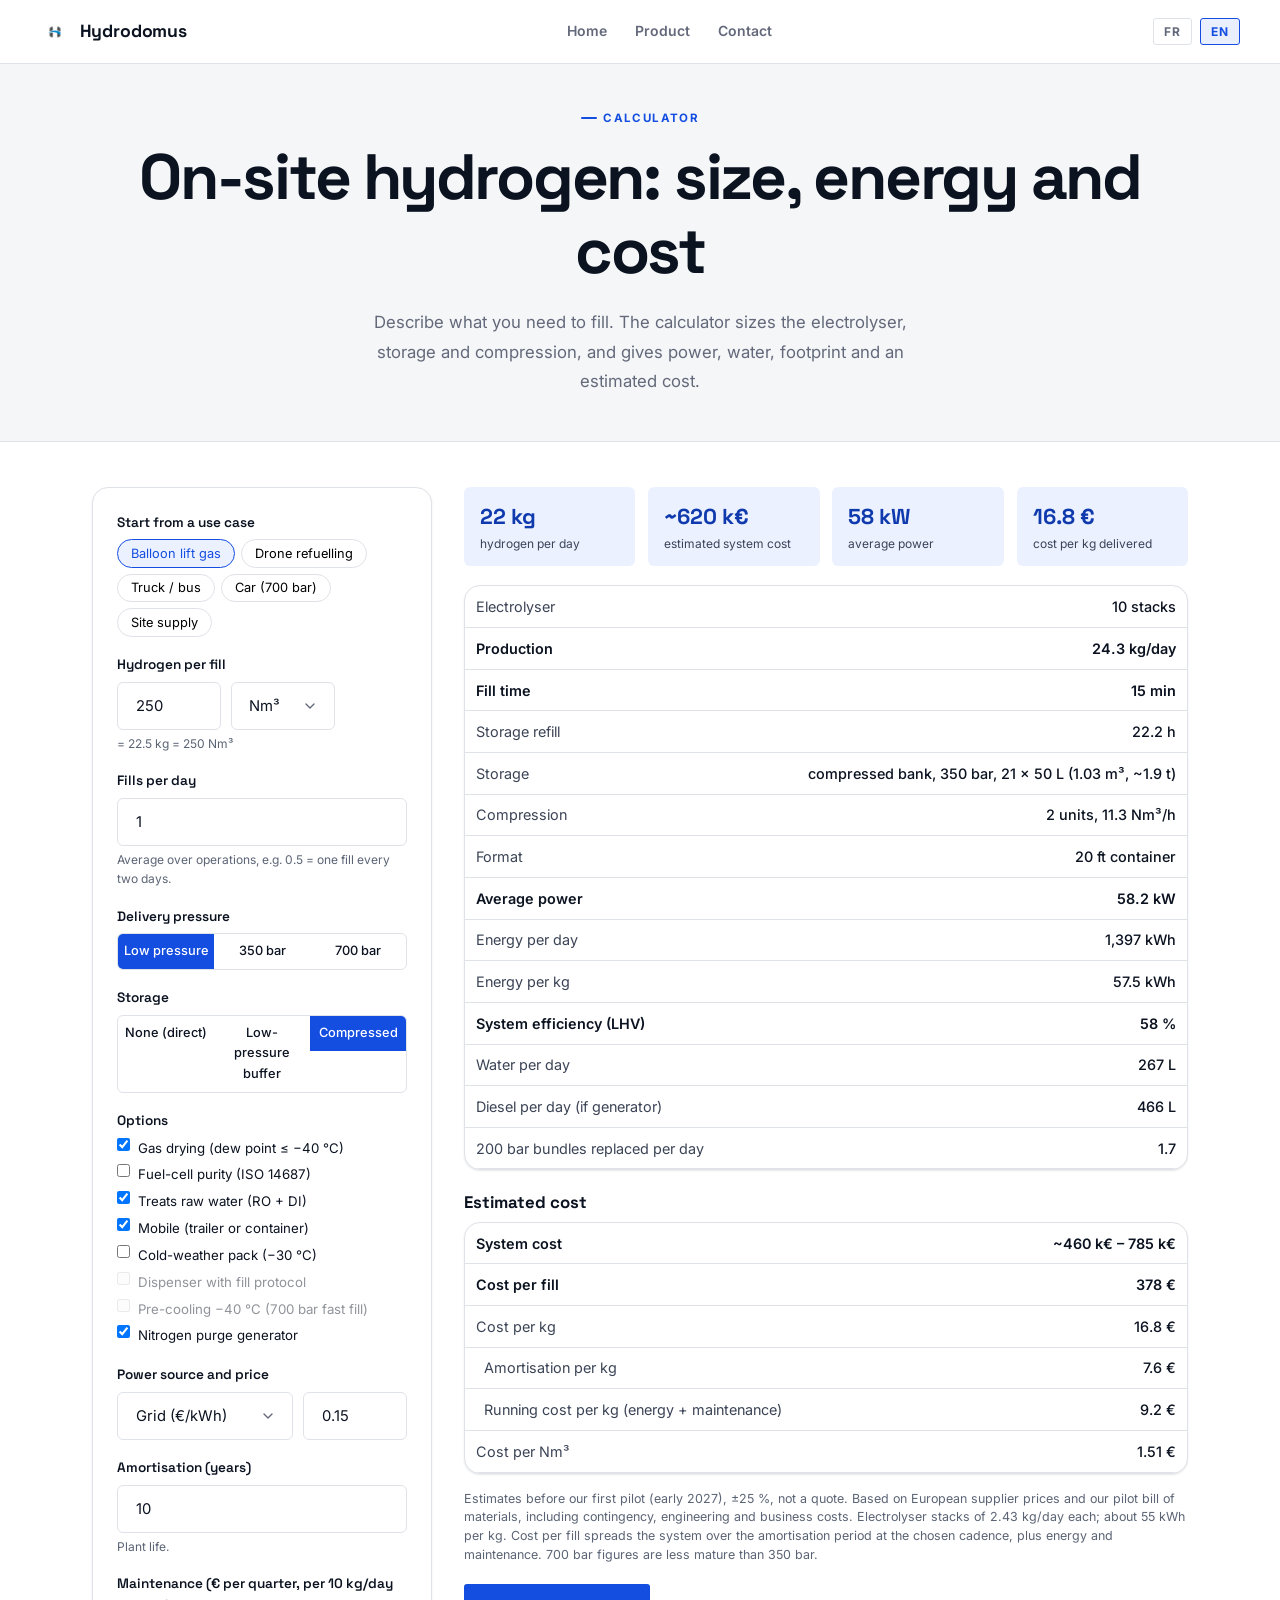
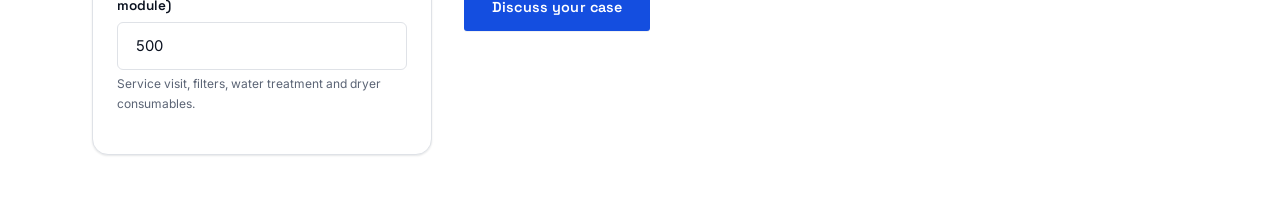
==== commit fa8b5f1d: "Remove the waiting list (page, nav links, form script); waitlist URL redirects to contact Co-Authore" ====
--- a/calculator/index.html
+++ b/calculator/index.html
@@ -58,7 +58,6 @@
   <ul class="nav-links">
     <li><a href="../"             class="nav-page-link" data-i18n="nav.home">Accueil</a></li>
     <li><a href="../product" class="nav-page-link" data-i18n="nav.product">Produit</a></li>
-    <li><a href="../waitlist"     class="nav-page-link" data-i18n="nav.waitlist">Liste d'attente</a></li>
     <li><a href="../contact"      class="nav-page-link" data-i18n="nav.contact">Contact</a></li>
   </ul>
   <div class="nav-right">
@@ -71,7 +70,6 @@
   <button class="mobile-close" id="mobile-close">✕</button>
   <a href="../"             class="mobile-nav-link" data-i18n="nav.home">Accueil</a>
   <a href="../product" class="mobile-nav-link" data-i18n="nav.product">Produit</a>
-  <a href="../waitlist"     class="mobile-nav-link" data-i18n="nav.waitlist">Liste d'attente</a>
   <a href="../contact"      class="mobile-nav-link" data-i18n="nav.contact">Contact</a>
   <div class="mobile-lang">
     <button class="lang-btn" data-lang="fr">FR</button>
--- a/assets/css/style.css
+++ b/assets/css/style.css
@@ -310,7 +310,7 @@
 }
 
 /* =========================================
-   PLACEHOLDER PAGE (home / how-it-works / waitlist)
+   PLACEHOLDER PAGE (home)
    ========================================= */
 .placeholder-hero {
   min-height: calc(100vh - 64px);
@@ -569,80 +569,6 @@
 .hiring-box p { font-size: 0.875rem; color: var(--text-3); line-height: 1.7; }
 
 /* =========================================
-   WAITLIST — one-question-at-a-time flow
-   ========================================= */
-.qflow-section {
-  min-height: calc(100vh - 64px);
-  display: flex; align-items: center; justify-content: center;
-  background: var(--white);
-  padding: 7rem 2rem 4rem;
-}
-.qflow-wrap { width: 100%; max-width: 560px; }
-.qflow-progress {
-  display: flex; gap: 0.4rem; margin-bottom: 2.25rem;
-}
-.qflow-dot {
-  height: 4px; flex: 1; border-radius: 4px;
-  background: var(--border); transition: background 0.2s, box-shadow 0.2s;
-}
-.qflow-dot.done { background: var(--blue); }
-.qflow-dot.current { background: var(--blue); box-shadow: 0 0 0 3px rgba(20,78,224,0.18); }
-.qflow-card {
-  animation: qflowIn 0.35s ease;
-}
-@keyframes qflowIn {
-  from { opacity: 0; transform: translateY(10px); }
-  to   { opacity: 1; transform: translateY(0); }
-}
-.qflow-eyebrow {
-  font-size: 0.76rem; font-weight: 700; letter-spacing: 0.1em;
-  text-transform: uppercase; color: var(--blue); margin-bottom: 0.875rem;
-}
-.qflow-question {
-  font-family: var(--font-display);
-  font-size: clamp(1.5rem, 3.4vw, 2.1rem);
-  font-weight: 700; letter-spacing: -0.025em;
-  color: var(--navy); margin-bottom: 1.75rem; line-height: 1.2;
-}
-.qflow-input {
-  width: 100%;
-  background: var(--white); border: 1.5px solid var(--border);
-  border-radius: var(--radius); padding: 1rem 1.25rem;
-  color: var(--text); font-family: var(--font-body);
-  font-size: 1.1rem; transition: all 0.15s; outline: none;
-}
-.qflow-input:hover { border-color: var(--border-2); }
-.qflow-input:focus { border-color: var(--blue); box-shadow: 0 0 0 3px rgba(20,78,224,0.12); }
-.qflow-error { font-size: 0.82rem; color: var(--red); margin-top: 0.6rem; min-height: 1.2em; }
-.qflow-choices { display: flex; flex-direction: column; gap: 0.75rem; }
-.qflow-choice-btn {
-  display: block; width: 100%; text-align: left;
-  padding: 1.05rem 1.25rem;
-  border: 1.5px solid var(--border); border-radius: var(--radius);
-  background: var(--white); color: var(--navy);
-  font-family: var(--font-body); font-size: 0.975rem; font-weight: 500;
-  cursor: pointer; transition: border-color 0.15s, background 0.15s, transform 0.15s, box-shadow 0.15s;
-}
-.qflow-choice-btn:hover { border-color: var(--blue); background: var(--blue-dim); transform: translateY(-1px); box-shadow: var(--shadow-sm); }
-.qflow-choice-btn:active { transform: translateY(0) scale(0.99); }
-.qflow-choice-btn.selected { border-color: var(--blue); background: var(--blue-dim); color: var(--blue); font-weight: 600; box-shadow: var(--shadow-sm); }
-.qflow-actions {
-  display: flex; align-items: center; gap: 1.25rem; margin-top: 1.5rem;
-}
-.qflow-back {
-  font-size: 0.85rem; color: var(--text-3); cursor: pointer;
-  background: none; border: none; font-family: inherit;
-}
-.qflow-back:hover { color: var(--navy); }
-.qflow-hint { font-size: 0.78rem; color: var(--text-4); }
-.qflow-done { text-align: center; }
-.qflow-done-title {
-  font-family: var(--font-display); font-size: clamp(1.6rem, 3.4vw, 2.2rem);
-  font-weight: 700; color: var(--navy); margin-bottom: 0.875rem;
-}
-.qflow-done-sub { font-size: 1rem; color: var(--text-3); line-height: 1.7; }
-
-/* =========================================
    SCROLL REVEAL
    ========================================= */
 .reveal, .reveal-l, .reveal-r {
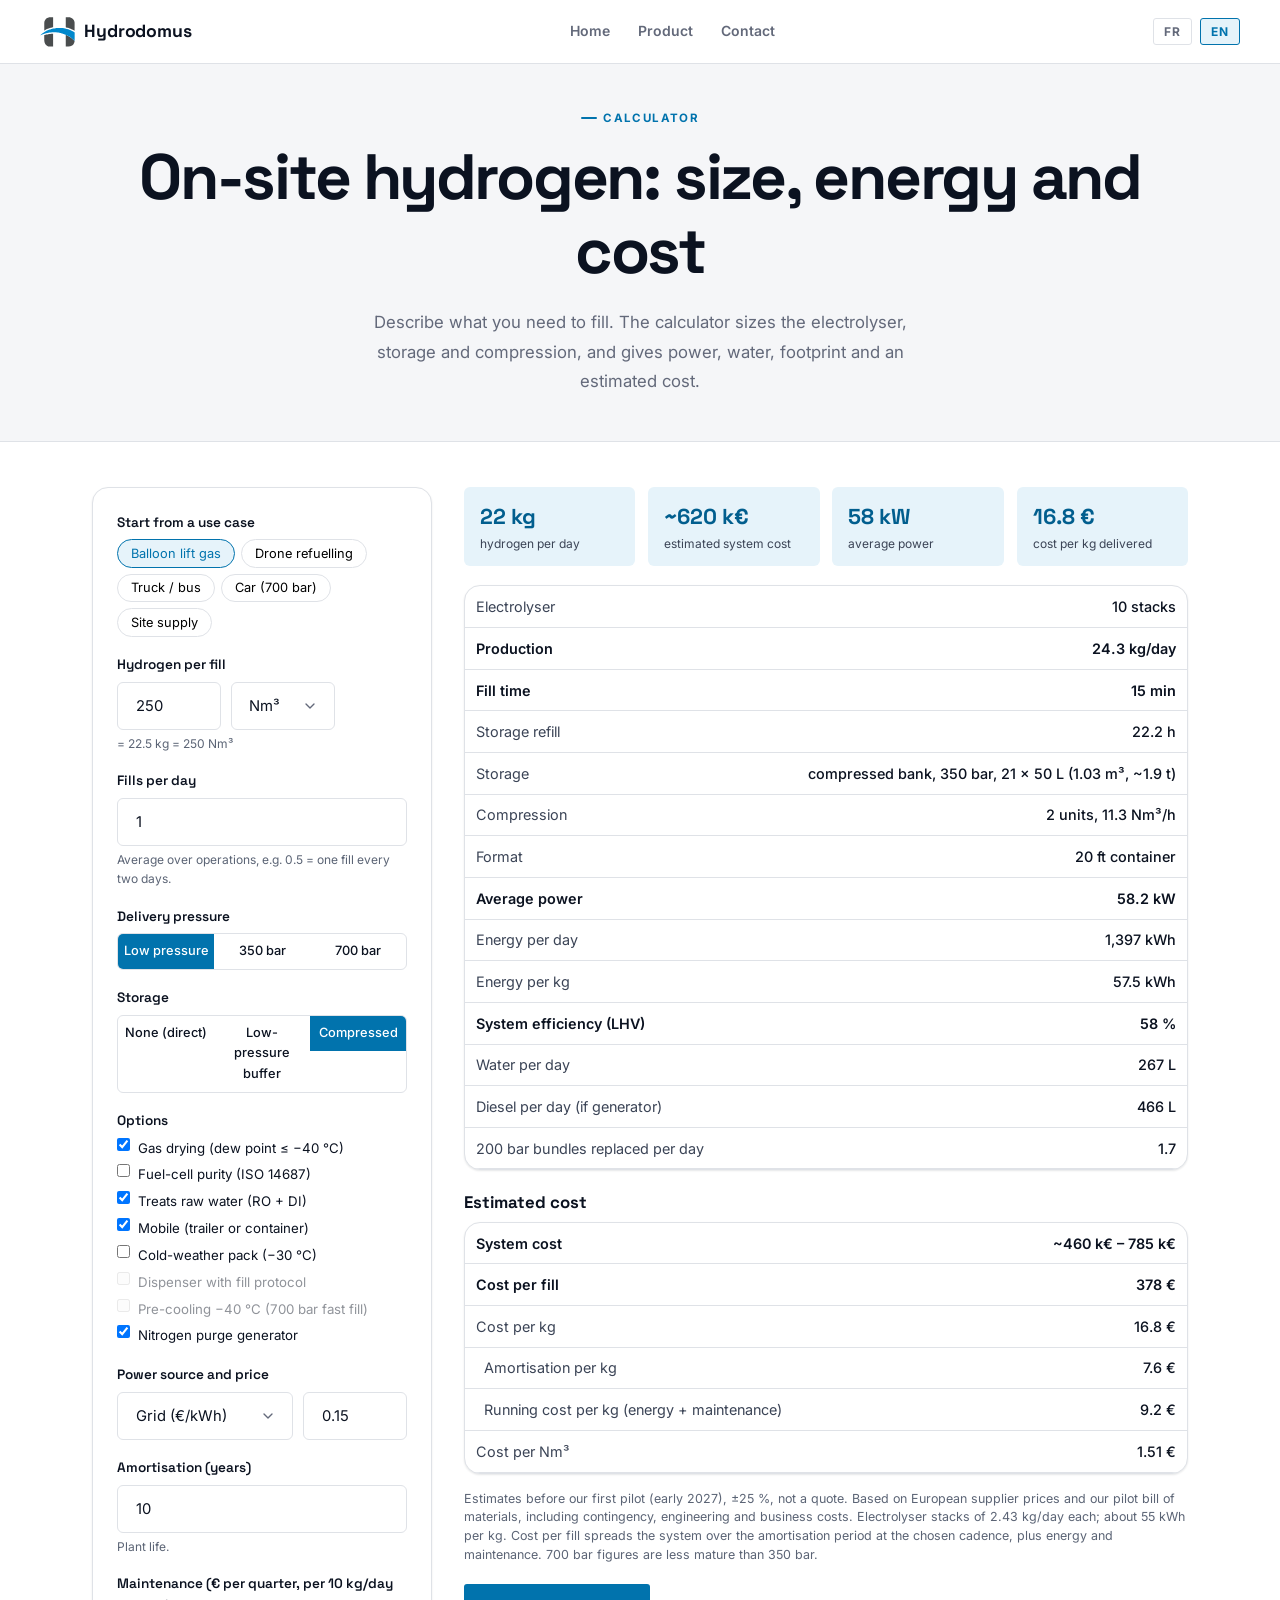
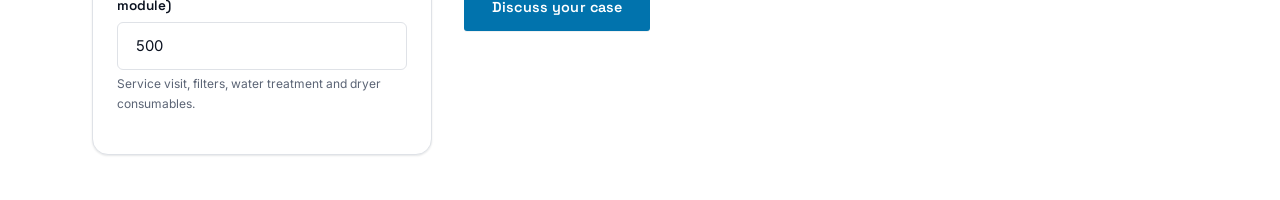
==== commit 4499086e: "Brand: vector logo (SVG mark, full logo, white version), SVG favicon and app icons; one brand blue f" ====
--- a/calculator/index.html
+++ b/calculator/index.html
@@ -6,7 +6,9 @@
   <title>Hydrodomus | On-site hydrogen calculator</title>
   <meta name="robots" content="noindex, nofollow">
   <meta name="description" content="Size an on-site hydrogen unit: electrolyser, storage, power, water and estimated cost from your fill requirements.">
-  <link rel="icon" href="../assets/images/logo-removebg.png">
+  <link rel="icon" href="../assets/images/hydrodomus-mark.svg" type="image/svg+xml">
+  <link rel="icon" href="../assets/images/favicon-32.png" sizes="32x32" type="image/png">
+  <link rel="apple-touch-icon" href="../assets/images/apple-touch-icon.png">
   <link rel="preconnect" href="https://fonts.googleapis.com">
   <link rel="preconnect" href="https://fonts.gstatic.com" crossorigin>
   <link rel="stylesheet" href="https://fonts.googleapis.com/css2?family=Space+Grotesk:wght@300;400;500;600;700&family=Inter:ital,wght@0,300;0,400;0,500;0,600;1,400&display=swap">
@@ -52,7 +54,7 @@
 
 <nav class="nav" id="main-nav">
   <a href="../" class="nav-logo">
-    <img src="../assets/images/logo-removebg.png" alt="Hydrodomus">
+    <img src="../assets/images/hydrodomus-mark.svg" alt="Hydrodomus">
     <span class="nav-logo-name">Hydrodomus</span>
   </a>
   <ul class="nav-links">
--- a/assets/css/style.css
+++ b/assets/css/style.css
@@ -14,10 +14,12 @@
   --navy-2:   #16233A;
   --navy-3:   #24344F;
 
-  --blue:       #144EE0;
-  --blue-mid:   #0F3AAE;
-  --blue-light: #EBF1FF;
-  --blue-dim:   rgba(20, 78, 224, 0.09);
+  --brand:      #0188CC;  /* logo azure: decorative, large text, on dark backgrounds */
+  --brand-grey: #4A4D4E;  /* logo grey */
+  --blue:       #0173AD;  /* logo azure darkened for readable text and buttons on light backgrounds (5.2:1) */
+  --blue-mid:   #015E8E;
+  --blue-light: #E6F3FA;
+  --blue-dim:   rgba(1, 136, 204, 0.10);
 
   --green:       #059669;
   --green-light: #ECFDF5;
@@ -334,7 +336,7 @@
 .placeholder-eyebrow {
   display: inline-flex; align-items: center; gap: 0.5rem;
   background: var(--blue-light);
-  border: 1px solid rgba(20,78,224,0.18);
+  border: 1px solid rgba(1,136,204,0.18);
   padding: 0.35rem 0.875rem;
   border-radius: var(--radius-sm);
   font-size: 0.76rem; font-weight: 700;
@@ -529,7 +531,7 @@
 .form-input:hover, .form-textarea:hover, .form-select:hover { border-color: var(--border-2); }
 .form-input:focus, .form-textarea:focus, .form-select:focus {
   border-color: var(--blue);
-  box-shadow: 0 0 0 3px rgba(20,78,224,0.12);
+  box-shadow: 0 0 0 3px rgba(1,136,204,0.12);
 }
 .form-textarea { min-height: 140px; resize: vertical; }
 .form-select {
@@ -562,7 +564,7 @@
 .contact-info-value { font-size: 0.9rem; color: var(--navy); font-weight: 500; }
 .hiring-box {
   padding: 1.75rem; background: var(--blue-dim);
-  border: 1px solid rgba(20,78,224,0.18);
+  border: 1px solid rgba(1,136,204,0.18);
   border-radius: var(--radius); margin-top: 1.75rem;
 }
 .hiring-box-tag { font-size: 0.72rem; font-weight: 700; letter-spacing: 0.1em; text-transform: uppercase; color: var(--blue); margin-bottom: 0.75rem; }
@@ -602,130 +604,167 @@
   .footer-bottom { flex-direction: column; gap: 0.5rem; text-align: center; }
 }
 
-/* =========================================
-   PRODUCT PAGE
-   ========================================= */
-.pr-page section, .pr-page .pr-hero { padding: clamp(3rem, 7vw, 6rem) 0; }
-.pr-kicker {
-  display: block; margin-bottom: 1rem;
-  font-size: 0.75rem; font-weight: 700; letter-spacing: 0.12em; text-transform: uppercase;
-  color: var(--blue);
-}
-.pr-h2 {
-  font-family: var(--font-display); font-weight: 600; letter-spacing: -0.03em; line-height: 1.12;
-  font-size: clamp(1.7rem, 3.2vw, 2.6rem); color: var(--navy); max-width: 22ch;
-}
-
-/* hero */
-.pr-hero {
-  position: relative; overflow: hidden;
-  background: var(--navy); color: #fff;
-  padding-top: calc(clamp(3rem, 7vw, 6rem) + 3.5rem) !important;
-}
-.pr-hero::before {
-  content: ''; position: absolute; inset: 0; pointer-events: none;
-  background-image:
-    linear-gradient(rgba(255,255,255,0.05) 1px, transparent 1px),
-    linear-gradient(90deg, rgba(255,255,255,0.05) 1px, transparent 1px);
-  background-size: 48px 48px;
-  -webkit-mask-image: radial-gradient(ellipse at 70% 55%, #000 10%, transparent 70%);
-          mask-image: radial-gradient(ellipse at 70% 55%, #000 10%, transparent 70%);
-}
-.pr-hero-grid {
-  position: relative; display: grid; grid-template-columns: minmax(0, 5fr) minmax(0, 7fr);
-  gap: clamp(2rem, 5vw, 5rem); align-items: center;
-}
-.pr-tag { display: block; margin-bottom: 1.25rem; font-size: 0.75rem; font-weight: 700; letter-spacing: 0.14em; text-transform: uppercase; color: rgba(255,255,255,0.55); }
-.pr-title {
-  font-family: var(--font-display); font-weight: 700; color: #fff;
-  font-size: clamp(2.6rem, 5.4vw, 4.6rem); line-height: 1.02; letter-spacing: -0.04em;
-  margin-bottom: 1.5rem;
-}
-.pr-sub { font-size: 1.1rem; line-height: 1.7; color: rgba(255,255,255,0.72); max-width: 34ch; margin-bottom: 2.25rem; }
-.pr-actions { display: flex; flex-wrap: wrap; align-items: center; gap: 1.5rem; }
-.pr-link { color: #fff; font-weight: 600; font-size: 0.95rem; border-bottom: 1px solid rgba(255,255,255,0.4); padding-bottom: 2px; transition: border-color .2s; }
-.pr-link:hover { border-color: #fff; }
-.pr-render { margin: 0; position: relative; }
-.pr-photo { display: block; width: 100%; height: auto; border-radius: var(--radius-lg); box-shadow: 0 30px 80px rgba(0,0,0,0.5); background: #CBBFA8; }
-.pr-render figcaption { margin-top: 0.9rem; font-size: 0.8rem; color: rgba(255,255,255,0.5); }
-
-/* how it works */
-.pr-flow { background: var(--white); }
-.pr-steps {
-  list-style: none; padding: 0; margin: 3.5rem 0 0;
-  display: grid; grid-template-columns: repeat(3, 1fr); gap: 0;
-  border-top: 1px solid var(--navy);
-}
-.pr-steps li { padding: 1.75rem 2rem 0 0; position: relative; }
-.pr-steps li + li { padding-left: 2rem; border-left: 1px solid var(--border); }
-.pr-step-n { display: block; font-family: var(--font-display); font-size: 0.85rem; font-weight: 600; color: var(--blue); margin-bottom: 1.5rem; letter-spacing: 0.06em; }
-.pr-steps h3 { font-family: var(--font-display); font-size: 1.5rem; letter-spacing: -0.02em; margin-bottom: 0.75rem; color: var(--navy); }
-.pr-steps p { color: var(--text-3); line-height: 1.7; max-width: 32ch; }
-.pr-power { margin-top: 2.5rem; padding-top: 1.25rem; border-top: 1px dashed var(--border-2); color: var(--text-2); font-weight: 500; }
-
-/* figures */
-.pr-figs { background: var(--bg); }
-.pr-figs-grid { display: grid; grid-template-columns: minmax(0, 4fr) minmax(0, 7fr); gap: clamp(2rem, 6vw, 6rem); align-items: start; }
-.pr-note { margin-top: 1.5rem; font-size: 0.9rem; line-height: 1.7; color: var(--text-3); max-width: 38ch; }
-.pr-figures { margin: 0; display: grid; grid-template-columns: 1fr 1fr; }
-.pr-figures > div { padding: 1.75rem 1.5rem 1.75rem 0; border-top: 1px solid var(--navy); }
-.pr-figures > div:nth-child(even) { padding-left: 1.5rem; border-left: 1px solid var(--border-2); }
-.pr-figures dt { font-family: var(--font-display); font-weight: 700; letter-spacing: -0.04em; font-size: clamp(2.1rem, 4vw, 3.4rem); line-height: 1; color: var(--navy); }
-.pr-figures dd { margin: 0.75rem 0 0; color: var(--text-3); font-size: 0.95rem; line-height: 1.55; max-width: 24ch; }
-
-/* field */
-.pr-field { background: var(--white); }
-.pr-field-grid { display: grid; grid-template-columns: minmax(0, 4fr) minmax(0, 7fr); gap: clamp(2rem, 6vw, 6rem); align-items: start; }
-.pr-rows { list-style: none; margin: 0; padding: 0; }
-.pr-rows li { display: grid; grid-template-columns: minmax(0, 2fr) minmax(0, 3fr); gap: 1.5rem; padding: 1.4rem 0; border-top: 1px solid var(--border); }
-.pr-rows li:first-child { border-top-color: var(--navy); }
-.pr-rows h3 { font-family: var(--font-display); font-size: 1.05rem; letter-spacing: -0.01em; color: var(--navy); }
-.pr-rows p { color: var(--text-3); line-height: 1.65; font-size: 0.95rem; }
-
-/* status */
-.pr-status { background: var(--bg); }
-.pr-timeline { list-style: none; margin: 3rem 0 0; padding: 0; display: grid; grid-template-columns: repeat(3, 1fr); gap: 2rem; }
-.pr-timeline li { position: relative; padding-top: 1.75rem; border-top: 2px solid var(--border-2); }
-.pr-timeline li.is-now { border-top-color: var(--blue); }
-.pr-timeline li::before { content: ''; position: absolute; top: -6px; left: 0; width: 10px; height: 10px; border-radius: 50%; background: var(--border-2); }
-.pr-timeline li.is-now::before { background: var(--blue); box-shadow: 0 0 0 5px var(--blue-dim); }
-.pr-timeline span { display: block; font-family: var(--font-display); font-weight: 600; font-size: 1.1rem; color: var(--navy); margin-bottom: 0.6rem; }
-.pr-timeline p { color: var(--text-3); line-height: 1.65; max-width: 30ch; }
-
-/* cta */
-.pr-cta { background: var(--navy); color: #fff; }
-.pr-cta-inner { display: grid; grid-template-columns: minmax(0, 6fr) minmax(0, 4fr); gap: 1.25rem 4rem; align-items: center; }
-.pr-cta .pr-h2 { color: #fff; max-width: 20ch; grid-row: span 2; }
-.pr-cta p { color: rgba(255,255,255,0.7); line-height: 1.7; max-width: 44ch; }
-.pr-cta .btn { justify-self: start; }
-
-@media (max-width: 900px) {
-  .pr-hero-grid, .pr-figs-grid, .pr-field-grid, .pr-cta-inner { grid-template-columns: 1fr; }
-  .pr-cta .pr-h2 { grid-row: auto; }
-  .pr-steps, .pr-timeline { grid-template-columns: 1fr; }
-  .pr-steps li, .pr-steps li + li { padding: 1.5rem 0; border-left: none; border-top: 1px solid var(--border); }
-  .pr-steps li:first-child { border-top: none; }
-  .pr-timeline { gap: 2.5rem; }
-}
-@media (max-width: 560px) {
-  .pr-figures { grid-template-columns: 1fr; }
-  .pr-figures > div:nth-child(even) { padding-left: 0; border-left: none; }
-  .pr-rows li { grid-template-columns: 1fr; gap: 0.4rem; }
-}
-
 /* contact form feedback */
 .form-status { margin-top: 1rem; padding: 0.9rem 1.1rem; border-radius: var(--radius); font-size: 0.92rem; line-height: 1.5; display: none; }
 .form-status.ok  { display: block; background: var(--green-light); color: #065F46; border: 1px solid #A7F3D0; }
 .form-status.err { display: block; background: var(--red-light); color: #991B1B; border: 1px solid #FECACA; }
 .hp-field { position: absolute; left: -9999px; width: 1px; height: 1px; overflow: hidden; }
 
-/* how to use */
-.pr-use { background: var(--white); }
-.pr-use-grid { list-style: none; margin: 3rem 0 0; padding: 0; display: grid; grid-template-columns: 1fr 1fr; gap: 3rem 2.5rem; }
-.pr-use-grid figure { margin: 0 0 1.25rem; overflow: hidden; border-radius: var(--radius-lg); background: var(--bg-alt); aspect-ratio: 4 / 3; }
-.pr-use-grid img { display: block; width: 100%; height: 100%; object-fit: cover; transition: transform .6s ease; }
-.pr-use-grid li:hover img { transform: scale(1.03); }
-.pr-use-grid h3 { font-family: var(--font-display); font-size: 1.4rem; letter-spacing: -0.02em; color: var(--navy); margin-bottom: 0.5rem; }
-.pr-use-grid p { color: var(--text-3); line-height: 1.7; max-width: 44ch; }
-.pr-use-note { margin-top: 2.5rem; }
-@media (max-width: 700px) { .pr-use-grid { grid-template-columns: 1fr; } }
+
+/* =========================================
+   PRODUCT PAGE v2 (body.pv2)
+   ========================================= */
+.pv2 { --accent: var(--blue); --accent-dark: var(--blue-mid); --accent-bright: #4DB3EA; --ink: #0B1220; --mist: #F4F5F7; }
+.pv2-h2 {
+  font-family: var(--font-display); font-weight: 600; letter-spacing: -0.03em; line-height: 1.1;
+  font-size: clamp(1.8rem, 3.4vw, 2.8rem); color: var(--ink); max-width: 20ch;
+}
+.pv2-section { padding: clamp(4rem, 9vw, 7.5rem) 0; }
+.pv2-kicker { display: block; margin-bottom: 1rem; font-size: 0.75rem; font-weight: 700; letter-spacing: 0.14em; text-transform: uppercase; color: var(--accent); }
+.pv2-btn { background: var(--accent); color: #fff; border: none; padding: 0.95rem 1.6rem; border-radius: 6px; font-weight: 600; transition: background .2s, transform .2s; }
+.pv2-btn:hover { background: var(--accent-dark); transform: translateY(-1px); }
+
+/* hero */
+.pv2-hero { position: relative; min-height: min(100svh, 880px); display: flex; align-items: center; overflow: hidden; background: var(--ink); color: #fff; }
+.pv2-hero-media, .pv2-hero-media img { position: absolute; inset: 0; width: 100%; height: 100%; }
+.pv2-hero-media img { object-fit: cover; object-position: 68% 55%; }
+.pv2-hero-shade { position: absolute; inset: 0;
+  background:
+    linear-gradient(90deg, rgba(8,13,24,0.90) 0%, rgba(8,13,24,0.70) 34%, rgba(8,13,24,0.15) 62%, rgba(8,13,24,0) 75%),
+    linear-gradient(0deg, rgba(11,18,32,1) 0%, rgba(11,18,32,0) 22%); }
+.pv2-hero-inner { position: relative; z-index: 1; padding-top: 64px; }
+.pv2-eyebrow { display: inline-flex; align-items: center; gap: 0.75rem; margin-bottom: 1.5rem; font-size: 0.78rem; font-weight: 700; letter-spacing: 0.16em; text-transform: uppercase; color: var(--accent-bright); }
+.pv2-eyebrow::before { content: ''; width: 28px; height: 2px; background: var(--accent-bright); }
+.pv2-title { font-family: var(--font-display); font-weight: 700; color: #fff; font-size: clamp(2.6rem, 5.4vw, 4.9rem); line-height: 1.02; letter-spacing: -0.04em; max-width: 13ch; margin-bottom: 1.5rem; }
+.pv2-sub { font-size: clamp(1.02rem, 1.4vw, 1.2rem); line-height: 1.65; color: rgba(255,255,255,0.80); max-width: 42ch; margin-bottom: 2.25rem; }
+.pv2-actions { display: flex; flex-wrap: wrap; align-items: center; gap: 1rem 1.75rem; }
+.pv2-link { color: #fff; font-weight: 600; border-bottom: 1px solid rgba(255,255,255,0.45); padding-bottom: 2px; transition: border-color .2s; }
+.pv2-link:hover { border-color: #fff; }
+.pv2-caption { position: absolute; right: 1.5rem; bottom: 1.25rem; z-index: 1; margin: 0; font-size: 0.75rem; color: rgba(255,255,255,0.55); }
+
+/* key numbers */
+.pv2-stats { background: var(--ink); color: #fff; padding: 2.25rem 0 2.5rem; }
+.pv2-stats-grid { margin: 0; display: grid; grid-template-columns: repeat(4, 1fr); }
+.pv2-stats-grid > div { padding: 0.5rem 1.75rem; border-left: 1px solid rgba(255,255,255,0.14); }
+.pv2-stats-grid > div:first-child { padding-left: 0; border-left: none; }
+.pv2-stats-grid dt { font-family: var(--font-display); font-weight: 600; letter-spacing: -0.03em; font-size: clamp(1.9rem, 3.4vw, 3rem); line-height: 1; }
+.pv2-stats-grid dd { margin: 0.6rem 0 0; font-size: 0.9rem; color: rgba(255,255,255,0.62); }
+.pv2-stats-note { margin: 1.75rem 0 0; font-size: 0.78rem; color: rgba(255,255,255,0.45); }
+
+/* who it's for */
+.pv2-for { background: #fff; }
+.pv2-for-grid { display: grid; grid-template-columns: minmax(0, 5fr) minmax(0, 7fr); gap: clamp(2rem, 6vw, 6rem); align-items: start; }
+.pv2-for-list { list-style: none; margin: 0; padding: 0; }
+.pv2-for-list li { display: grid; grid-template-columns: minmax(0, 2fr) minmax(0, 3fr); gap: 1.5rem; padding: 1.5rem 0; border-top: 1px solid var(--border); }
+.pv2-for-list li:first-child { border-top: 2px solid var(--ink); }
+.pv2-for-list h3 { font-family: var(--font-display); font-size: 1.1rem; letter-spacing: -0.01em; color: var(--ink); }
+.pv2-for-list p { color: var(--text-3); line-height: 1.65; }
+
+/* how to use: stepper */
+.pv2-use { background: var(--mist); }
+.pv2-steps { position: relative; list-style: none; margin: 3.5rem 0 0; padding: 0; display: grid; grid-template-columns: repeat(4, 1fr); gap: 1.75rem; }
+.pv2-steps::before { content: ''; position: absolute; top: 21px; left: 22px; right: calc(25% - 1.75rem + 22px); height: 2px; background: linear-gradient(90deg, var(--accent), rgba(1,136,204,0.25)); }
+.pv2-steps li { position: relative; }
+.pv2-step-n { position: relative; z-index: 1; display: grid; place-items: center; width: 44px; height: 44px; border-radius: 50%; background: var(--accent); color: #fff; font-family: var(--font-display); font-weight: 600; font-size: 1.05rem; box-shadow: 0 0 0 6px var(--mist); }
+.pv2-steps figure { margin: 1.25rem 0 1.1rem; border-radius: 12px; overflow: hidden; aspect-ratio: 4 / 3; background: #dde1e7; }
+.pv2-steps img { display: block; width: 100%; height: 100%; object-fit: cover; transition: transform .6s ease; }
+.pv2-steps li:hover img { transform: scale(1.04); }
+.pv2-steps h3 { font-family: var(--font-display); font-size: 1.2rem; letter-spacing: -0.02em; color: var(--ink); margin-bottom: 0.4rem; }
+.pv2-steps p { color: var(--text-3); line-height: 1.6; font-size: 0.95rem; }
+.pv2-note { margin-top: 2.5rem; font-size: 0.85rem; color: var(--text-3); }
+
+/* safety and ruggedness */
+.pv2-spec { background: #fff; }
+.pv2-spec-grid { list-style: none; margin: 3rem 0 0; padding: 0; display: grid; grid-template-columns: repeat(3, 1fr); gap: 2.5rem; }
+.pv2-spec-grid li { padding-top: 1.5rem; border-top: 2px solid var(--ink); }
+.pv2-spec-grid h3 { font-family: var(--font-display); font-size: 1.15rem; color: var(--ink); margin-bottom: 0.6rem; }
+.pv2-spec-grid p { color: var(--text-3); line-height: 1.65; }
+
+/* status */
+.pv2-status { background: var(--mist); }
+.pv2-timeline { list-style: none; margin: 3rem 0 0; padding: 0; display: grid; grid-template-columns: repeat(3, 1fr); gap: 2rem; }
+.pv2-timeline li { position: relative; padding-top: 1.75rem; border-top: 2px solid var(--border-2); }
+.pv2-timeline li.is-now { border-top-color: var(--accent); }
+.pv2-timeline li::before { content: ''; position: absolute; top: -6px; left: 0; width: 10px; height: 10px; border-radius: 50%; background: var(--border-2); }
+.pv2-timeline li.is-now::before { background: var(--accent); box-shadow: 0 0 0 5px rgba(1,136,204,0.15); }
+.pv2-timeline span { display: block; font-family: var(--font-display); font-weight: 600; font-size: 1.1rem; color: var(--ink); margin-bottom: 0.6rem; }
+.pv2-timeline p { color: var(--text-3); line-height: 1.65; max-width: 30ch; }
+
+/* cta */
+.pv2-cta { background: var(--ink); color: #fff; padding: clamp(4rem, 8vw, 6.5rem) 0; }
+.pv2-cta-inner { display: grid; grid-template-columns: minmax(0, 6fr) minmax(0, 5fr); gap: 2rem 4rem; align-items: center; }
+.pv2-cta .pv2-h2 { color: #fff; }
+.pv2-cta p { color: rgba(255,255,255,0.72); line-height: 1.7; margin-bottom: 1.5rem; max-width: 44ch; }
+
+/* sticky mobile CTA */
+.pv2-sticky { display: none; }
+
+@media (max-width: 1000px) {
+  .pv2-steps { grid-template-columns: 1fr 1fr; gap: 2.5rem 1.75rem; }
+  .pv2-steps::before { display: none; }
+  .pv2-for-grid, .pv2-cta-inner { grid-template-columns: 1fr; }
+}
+@media (max-width: 760px) {
+  .pv2-hero { min-height: 92svh; align-items: flex-end; }
+  .pv2-hero-media img { object-position: 62% 40%; }
+  .pv2-hero-shade { background: linear-gradient(0deg, rgba(8,13,24,0.96) 0%, rgba(8,13,24,0.80) 42%, rgba(8,13,24,0.15) 72%, rgba(8,13,24,0.05) 100%); }
+  .pv2-hero-inner { padding-bottom: 3.5rem; }
+  .pv2-caption { right: 16px; left: 16px; bottom: 0.75rem; text-align: left; }
+  .pv2-stats-grid { grid-template-columns: 1fr 1fr; row-gap: 1.75rem; }
+  .pv2-stats-grid > div:nth-child(3) { padding-left: 0; border-left: none; }
+  .pv2-for-list li { grid-template-columns: 1fr; gap: 0.4rem; }
+  .pv2-spec-grid, .pv2-timeline { grid-template-columns: 1fr; }
+  .pv2-sticky { display: block; position: fixed; left: 16px; right: 16px; bottom: 16px; z-index: 150; text-align: center; padding: 1rem; border-radius: 10px; background: var(--accent); color: #fff; font-weight: 600; box-shadow: 0 10px 30px rgba(11,18,32,0.35); }
+  body.pv2 { padding-bottom: 84px; }
+}
+@media (max-width: 640px) {
+  .pv2-steps { grid-template-columns: 1fr; gap: 0; }
+  .pv2-steps li { padding: 0 0 2.5rem 64px; }
+  .pv2-steps li::after { content: ''; position: absolute; left: 21px; top: 44px; bottom: 0; width: 2px; background: rgba(1,136,204,0.25); }
+  .pv2-steps li:last-child::after { display: none; }
+  .pv2-step-n { position: absolute; left: 0; top: 0; }
+  .pv2-steps figure { margin-top: 0; }
+}
+
+/* v2 hero: photo on the right, text on a dark field (desktop and tablet) */
+@media (min-width: 761px) {
+  .pv2-hero-media { left: 30%; width: 70%; }
+  .pv2-hero-media img { object-position: 55% 55%; }
+  .pv2-hero-shade { background:
+      linear-gradient(90deg, rgba(11,18,32,1) 0%, rgba(11,18,32,1) 30%, rgba(11,18,32,0.75) 38%, rgba(11,18,32,0.2) 52%, rgba(11,18,32,0) 62%),
+      linear-gradient(0deg, rgba(11,18,32,1) 0%, rgba(11,18,32,0) 20%); }
+  .pv2-title { font-size: clamp(2.4rem, 4.4vw, 4.2rem); max-width: 12ch; }
+  .pv2-sub { max-width: 34ch; }
+}
+.pv2-hero-inner { width: 100%; }
+@media (min-width: 761px) {
+  .pv2-hero { min-height: min(86svh, 760px); }
+  .pv2-hero-media { left: 34%; width: 66%; }
+  .pv2-hero-media img { object-position: 38% 60%; }
+  .pv2-hero-shade { background:
+      linear-gradient(90deg, rgba(11,18,32,1) 0%, rgba(11,18,32,1) 34%, rgba(11,18,32,0.55) 40%, rgba(11,18,32,0) 52%),
+      linear-gradient(0deg, rgba(11,18,32,1) 0%, rgba(11,18,32,0) 18%); }
+}
+@media (max-width: 760px) {
+  .pv2-hero { display: block; min-height: 0; padding-top: 64px; }
+  .pv2-hero-media, .pv2-hero-media img { position: relative; inset: auto; height: auto; }
+  .pv2-hero-media { display: block; }
+  .pv2-hero-media img { aspect-ratio: 4 / 3; object-fit: cover; object-position: 40% 60%; }
+  .pv2-hero-shade { top: 64px; bottom: auto; height: calc((100vw * 3 / 4)); background: linear-gradient(0deg, rgba(11,18,32,1) 0%, rgba(11,18,32,0) 30%); }
+  .pv2-hero-inner { padding-top: 1.75rem; padding-bottom: 2.5rem; }
+  .pv2-caption { position: static; padding: 0 16px 1.25rem; }
+  .pv2-sticky { transform: translateY(140%); transition: transform .3s ease; }
+  .pv2-sticky.show { transform: none; }
+}
+
+/* legal page and footer link */
+.legal-prose { max-width: 760px; }
+.legal-prose h2 { font-family: var(--font-display); font-size: 1.15rem; color: var(--navy); margin: 2rem 0 0.6rem; }
+.legal-prose p { color: var(--text-2); line-height: 1.75; }
+.legal-prose a, .footer-legal { color: var(--blue); }
+.footer-legal:hover { text-decoration: underline; }
+.legal-updated { margin-top: 2.5rem; font-size: 0.85rem; color: var(--text-3) !important; }
+
+/* homepage: legal link over the animation */
+.chem-legal { position: absolute; right: 1.25rem; bottom: 0.9rem; z-index: 3; font-size: 0.75rem; color: var(--text-3); }
+.chem-legal:hover { color: var(--navy); }
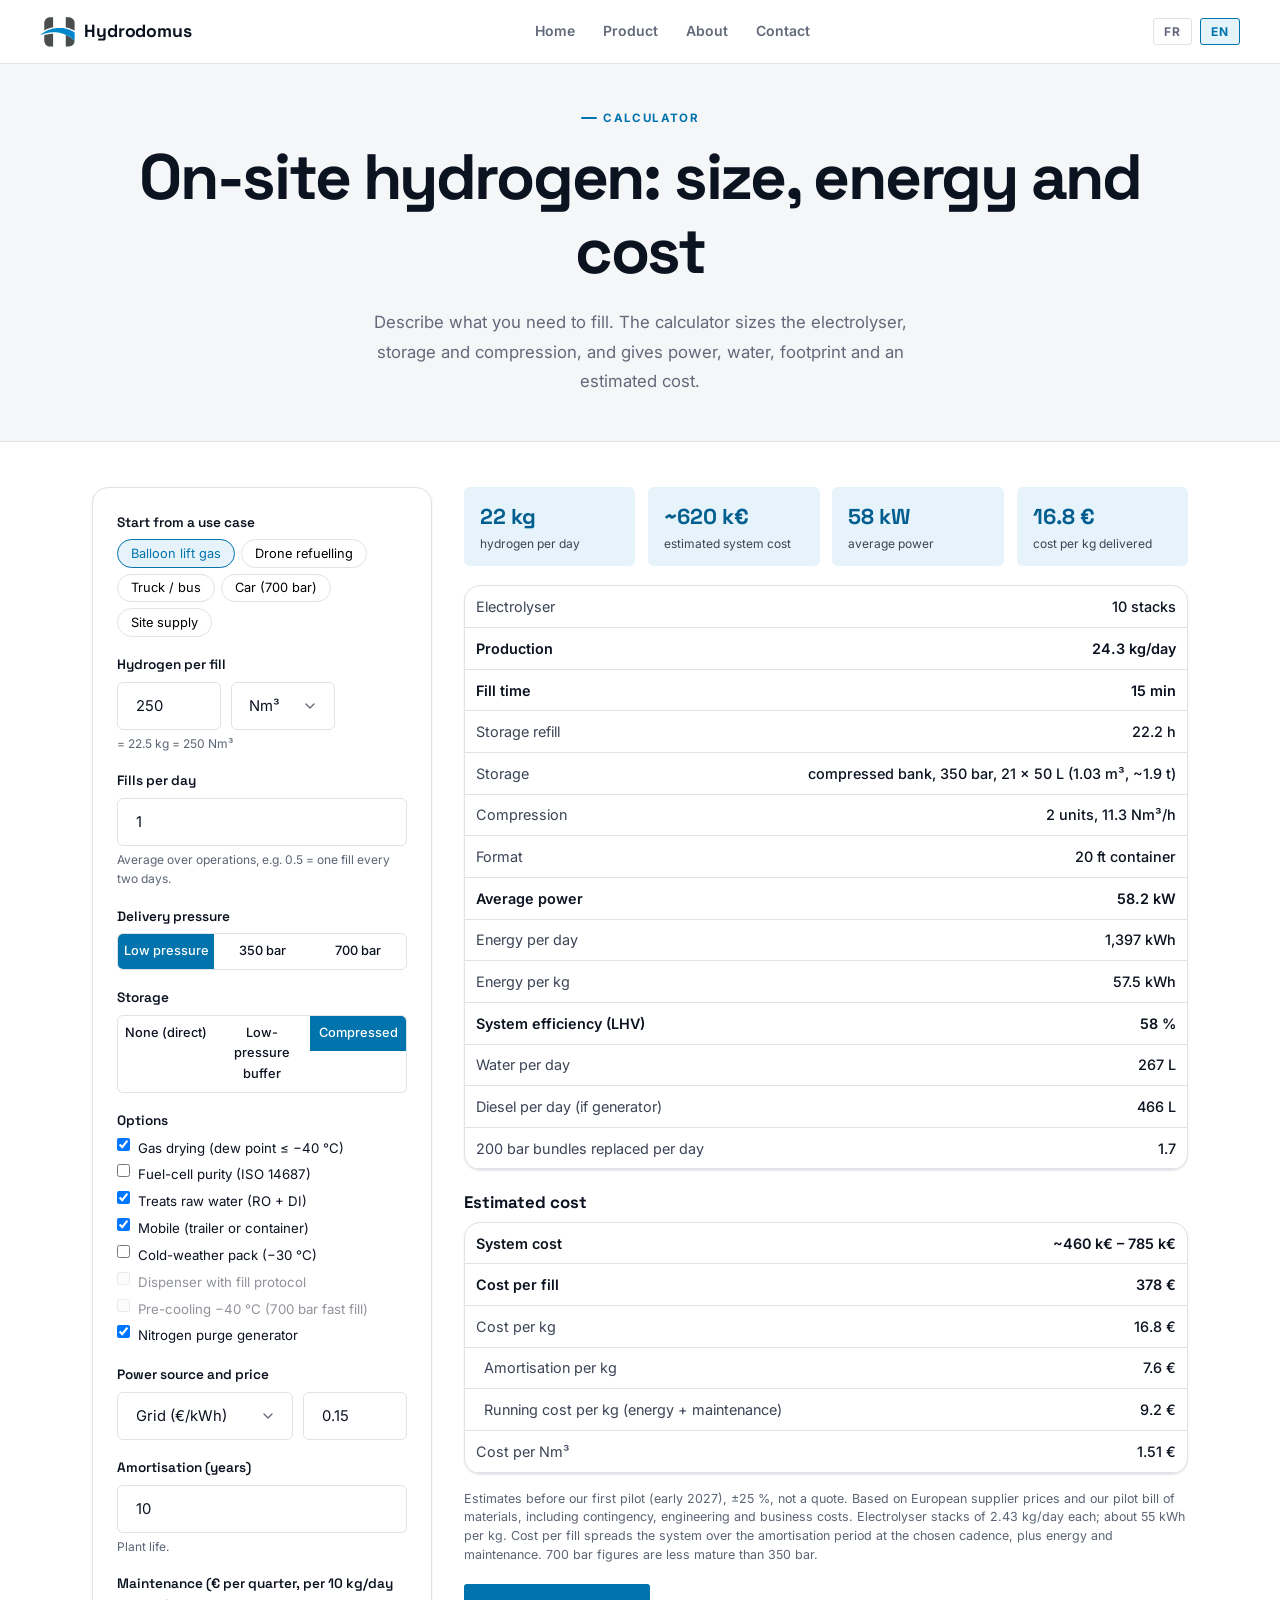
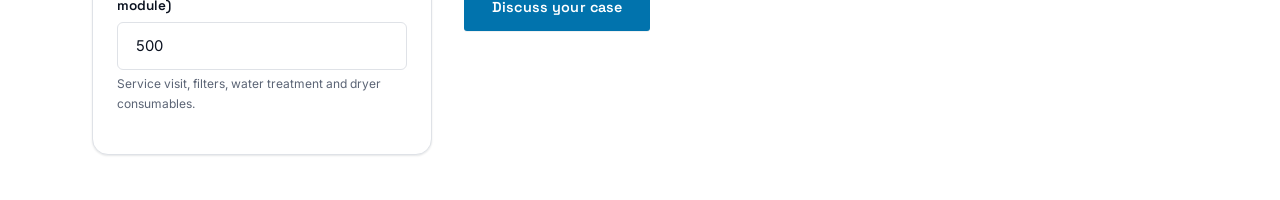
==== commit b1512e5b: "About page (founder and company), About in the nav, French proofread and typography across all pages" ====
--- a/calculator/index.html
+++ b/calculator/index.html
@@ -60,6 +60,7 @@
   <ul class="nav-links">
     <li><a href="../"             class="nav-page-link" data-i18n="nav.home">Accueil</a></li>
     <li><a href="../product" class="nav-page-link" data-i18n="nav.product">Produit</a></li>
+    <li><a href="../about" class="nav-page-link" data-i18n="nav.about">À propos</a></li>
     <li><a href="../contact"      class="nav-page-link" data-i18n="nav.contact">Contact</a></li>
   </ul>
   <div class="nav-right">
@@ -72,6 +73,7 @@
   <button class="mobile-close" id="mobile-close">✕</button>
   <a href="../"             class="mobile-nav-link" data-i18n="nav.home">Accueil</a>
   <a href="../product" class="mobile-nav-link" data-i18n="nav.product">Produit</a>
+  <a href="../about" class="mobile-nav-link" data-i18n="nav.about">À propos</a>
   <a href="../contact"      class="mobile-nav-link" data-i18n="nav.contact">Contact</a>
   <div class="mobile-lang">
     <button class="lang-btn" data-lang="fr">FR</button>
@@ -280,15 +282,15 @@
     w_under: "Note: demand exceeds production; increase storage or stacks.",
     note: "Estimates before our first pilot (early 2027), ±25 %, not a quote. Based on European supplier prices and our pilot bill of materials, including contingency, engineering and business costs. Electrolyser stacks of 2.43 kg/day each; about 55 kWh per kg. Cost per fill spreads the system over the amortisation period at the chosen cadence, plus energy and maintenance. 700 bar figures are less mature than 350 bar.",
     cta: "Discuss your case" },
-  fr: { tag: "Calculateur", title: "Hydrogène sur site : taille, énergie et coût",
+  fr: { tag: "Calculateur", title: "Hydrogène sur site : taille, énergie et coût",
     sub: "Décrivez ce que vous devez remplir. Le calculateur dimensionne l'électrolyseur, le stockage et la compression, et donne puissance, eau, encombrement et coût estimé.",
-    in_case: "Partir d'un cas d'usage", p_balloon: "Gaz de gonflage", p_drone: "Ravitaillement drones", p_truck: "Camion / bus", p_car: "Voiture (700 bar)", p_site: "Alimentation de site",
+    in_case: "Partir d'un cas d'usage", p_balloon: "Gaz de gonflage", p_drone: "Ravitaillement de drones", p_truck: "Camion / bus", p_car: "Voiture (700 bar)", p_site: "Alimentation de site",
     in_amt: "Hydrogène par remplissage", in_fpd: "Remplissages par jour", in_fpd_h: "Moyenne sur les opérations, par ex. 0,5 = un remplissage tous les deux jours.",
     in_deliv: "Pression de livraison", d0: "Basse pression",
     in_store: "Stockage", s_none: "Aucun (direct)", s_lp: "Tampon basse pression", s_hp: "Compressé",
-    in_fillh: "Direct : temps de remplissage visé (h)", in_fillh_h: "Sans stockage, l'électrolyseur est dimensionné pour remplir dans ce temps.",
+    in_fillh: "Direct : temps de remplissage visé (h)", in_fillh_h: "Sans stockage, l'électrolyseur est dimensionné pour remplir dans ce temps.",
     in_opts: "Options",
-    o: { dry: "Séchage du gaz (point de rosée ≤ −40 °C)", purity: "Pureté pile à combustible (ISO 14687)", water: "Traite l'eau brute (osmose + DI)", mobile: "Mobile (remorque ou conteneur)",
+    o: { dry: "Séchage du gaz (point de rosée ≤ −40 °C)", purity: "Pureté pile à combustible (ISO 14687)", water: "Traitement de l'eau brute (osmose + DI)", mobile: "Mobile (remorque ou conteneur)",
          cold: "Pack grand froid (−30 °C)", disp: "Distributeur avec protocole de remplissage", precool: "Pré-refroidissement −40 °C (700 bar rapide)", n2: "Générateur d'azote pour la purge" },
     in_power: "Source d'énergie et prix", opt_grid: "Réseau (€/kWh)", opt_genset: "Groupe électrogène (€/L)", in_years: "Amortissement (années)", in_years_h: "Durée de vie de l'installation.", in_maint: "Maintenance (€ par trimestre, par module de 10 kg/jour)", in_maint_h: "Visite de service, filtres, traitement de l'eau et consommables du sécheur.", p_run: "Coût d'exploitation par kg (énergie + maintenance)", p_amort: "Amortissement par kg",
     hint_kg: (kg, nm3) => `= ${kg} kg = ${nm3} Nm³`, store_forced: "Le remplissage de réservoirs à 350 ou 700 bar demande un stockage compressé.",
@@ -306,9 +308,9 @@
          manifold: "Rampe de remplissage basse pression", disp350: "Distributeur 350 bar", disp700: "Distributeur 700 bar", precool: "Groupe de pré-refroidissement" },
     t_hw: "Matériel", t_tot: "Coût du système",
     pf: "Coût par remplissage", pkg: "Coût par kg", pnm3: "Coût par Nm³",
-    w_under: "Attention : la demande dépasse la production ; augmenter le stockage ou les stacks.",
+    w_under: "Attention : la demande dépasse la production ; augmentez le stockage ou les stacks.",
     note: "Estimations avant notre premier pilote (début 2027), ±25 %, pas un devis. Basées sur des prix de fournisseurs européens et notre nomenclature pilote, aléas, ingénierie et frais de structure inclus. Stacks d'électrolyse de 2,43 kg/jour chacun ; environ 55 kWh par kg. Le coût par remplissage amortit le système sur la durée choisie à la cadence indiquée, plus l'énergie et la maintenance. Les chiffres 700 bar sont moins mûrs que ceux à 350 bar.",
-    cta: "Parler de votre cas" }
+    cta: "Parlons de votre cas" }
 };
 const L = () => (localStorage.getItem("hd_lang") === "fr" ? "fr" : "en");
 const nf = (x, d = 0) => x.toLocaleString(L() === "fr" ? "fr-FR" : "en-GB", { maximumFractionDigits: d, minimumFractionDigits: d });
--- a/assets/css/style.css
+++ b/assets/css/style.css
@@ -768,3 +768,33 @@
 /* homepage: legal link over the animation */
 .chem-legal { position: absolute; right: 1.25rem; bottom: 0.9rem; z-index: 3; font-size: 0.75rem; color: var(--text-3); }
 .chem-legal:hover { color: var(--navy); }
+
+/* =========================================
+   ABOUT PAGE
+   ========================================= */
+.ab-hero { background: var(--ink, #0B1220); color: #fff; padding: calc(64px + clamp(3.5rem, 8vw, 6rem)) 0 clamp(3.5rem, 7vw, 5.5rem); }
+.ab-title { font-family: var(--font-display); font-weight: 700; font-size: clamp(2.2rem, 4.6vw, 3.8rem); line-height: 1.06; letter-spacing: -0.035em; max-width: 18ch; margin-bottom: 1.25rem; color: #fff; }
+.ab-sub { font-size: clamp(1rem, 1.4vw, 1.15rem); line-height: 1.7; color: rgba(255,255,255,0.75); max-width: 52ch; }
+.ab-founder { background: #fff; }
+.ab-founder-grid { display: grid; grid-template-columns: minmax(0, 4fr) minmax(0, 7fr); gap: clamp(2rem, 6vw, 5.5rem); align-items: center; }
+.ab-photo { margin: 0; border-radius: 16px; overflow: hidden; background: var(--bg-alt); aspect-ratio: 2 / 3; max-width: 380px; box-shadow: 0 24px 60px rgba(11,18,32,0.18); }
+.ab-photo img { display: block; width: 100%; height: 100%; object-fit: cover; }
+.ab-role { margin: 0.5rem 0 1.25rem; font-weight: 600; color: var(--blue); }
+.ab-p { color: var(--text-2); line-height: 1.75; max-width: 54ch; }
+.ab-cv { list-style: none; margin: 1.75rem 0; padding: 0; border-top: 2px solid var(--ink, #0B1220); }
+.ab-cv li { padding: 0.85rem 0; border-bottom: 1px solid var(--border); color: var(--text-2); }
+.ab-link { color: var(--blue); font-weight: 600; }
+.ab-company { background: var(--mist, #F4F5F7); }
+.ab-facts { margin: 2.5rem 0 0; display: grid; grid-template-columns: repeat(4, 1fr); }
+.ab-facts > div { padding: 1.25rem 1.5rem 1.25rem 0; border-top: 2px solid var(--ink, #0B1220); }
+.ab-facts > div + div { padding-left: 1.5rem; border-left: 1px solid var(--border-2); }
+.ab-facts dt { font-size: 0.75rem; font-weight: 700; letter-spacing: 0.12em; text-transform: uppercase; color: var(--text-3); margin-bottom: 0.5rem; }
+.ab-facts dd { margin: 0; font-family: var(--font-display); font-size: 1.25rem; font-weight: 600; color: var(--ink, #0B1220); }
+.ab-badges { display: flex; flex-wrap: wrap; align-items: center; gap: 2rem; margin-top: 2.5rem; }
+.ab-badges img { height: 52px; width: auto; }
+@media (max-width: 860px) {
+  .ab-founder-grid { grid-template-columns: 1fr; }
+  .ab-photo { max-width: 300px; }
+  .ab-facts { grid-template-columns: 1fr 1fr; row-gap: 1rem; }
+  .ab-facts > div:nth-child(3) { padding-left: 0; border-left: none; }
+}
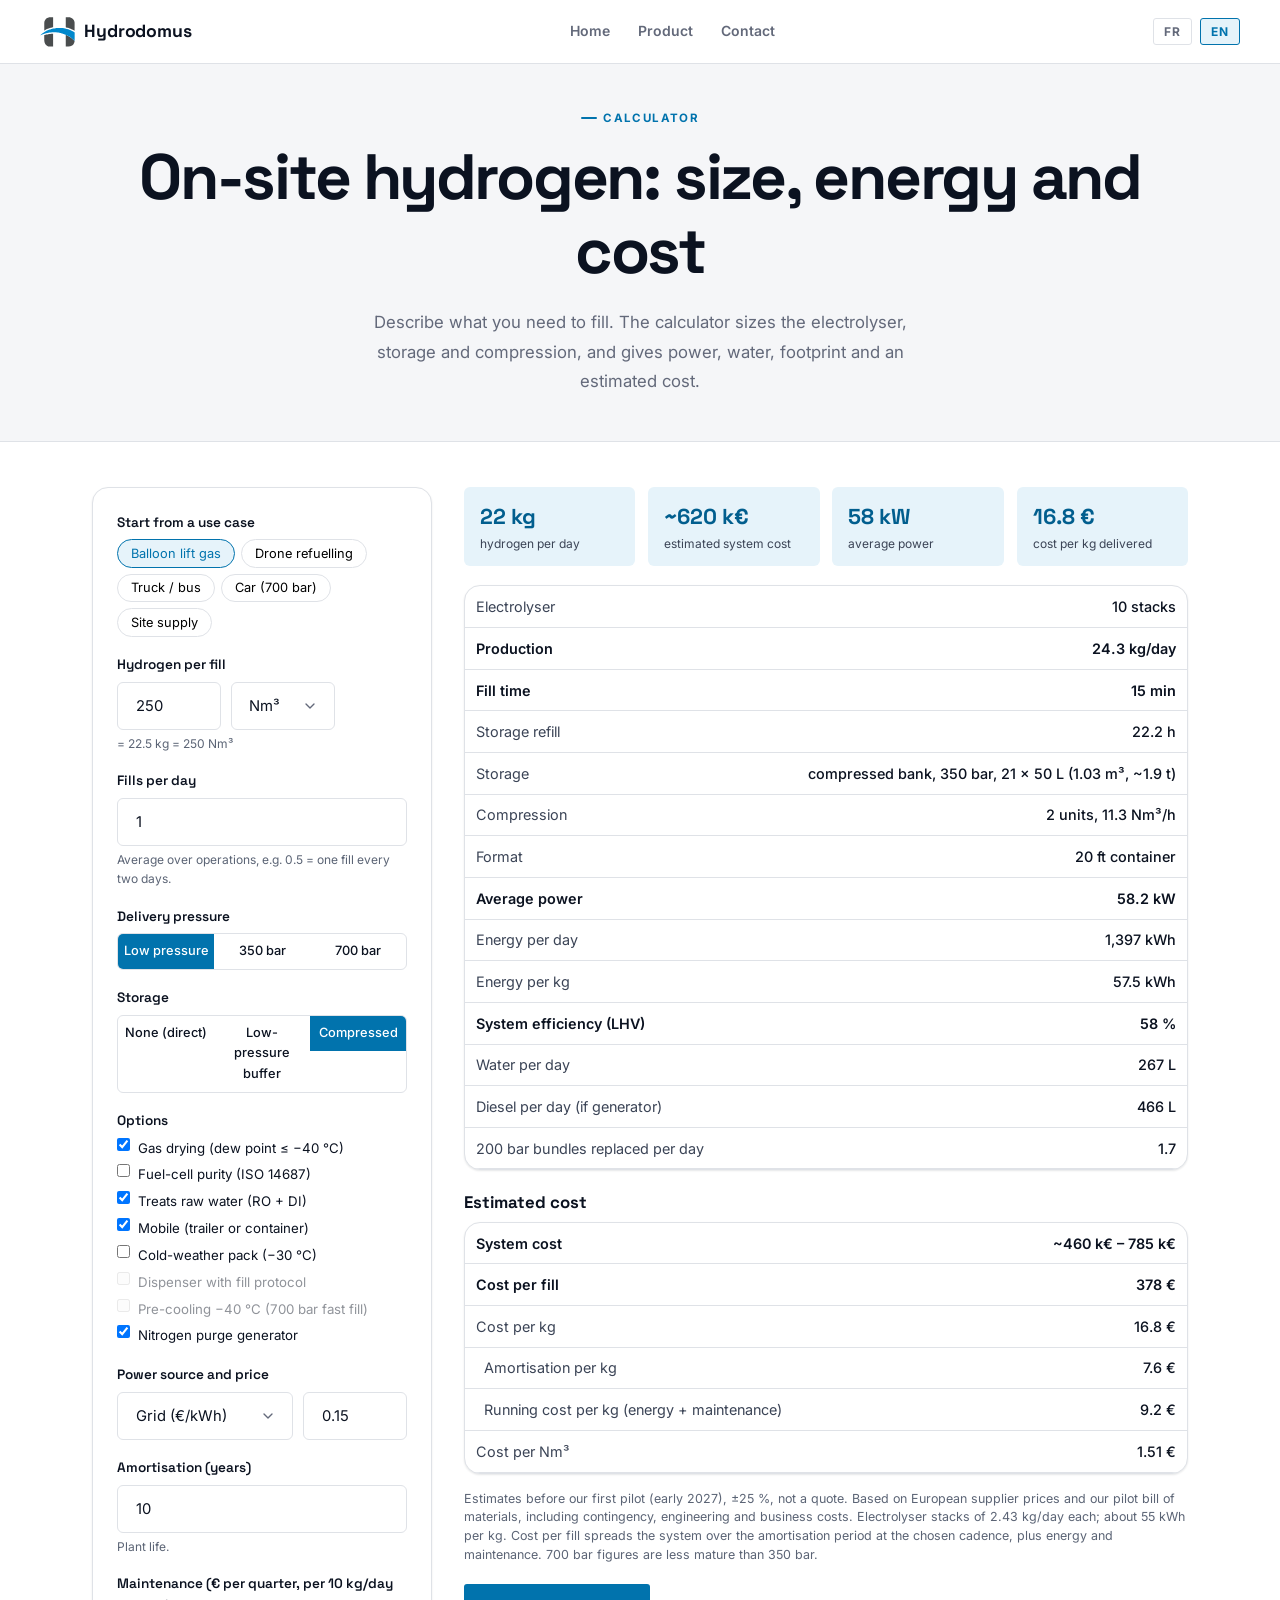
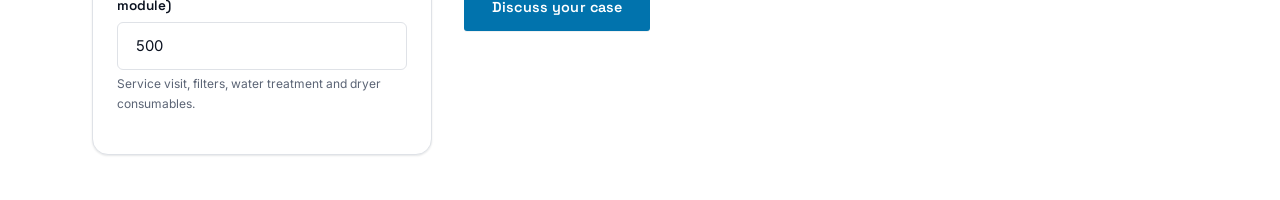
==== commit 98e3fcd5: "Remove the About page and its nav links Co-Authored-By: Claude Opus 5.5 <noreply@anthropic.com>" ====
--- a/calculator/index.html
+++ b/calculator/index.html
@@ -60,7 +60,6 @@
   <ul class="nav-links">
     <li><a href="../"             class="nav-page-link" data-i18n="nav.home">Accueil</a></li>
     <li><a href="../product" class="nav-page-link" data-i18n="nav.product">Produit</a></li>
-    <li><a href="../about" class="nav-page-link" data-i18n="nav.about">À propos</a></li>
     <li><a href="../contact"      class="nav-page-link" data-i18n="nav.contact">Contact</a></li>
   </ul>
   <div class="nav-right">
@@ -73,7 +72,6 @@
   <button class="mobile-close" id="mobile-close">✕</button>
   <a href="../"             class="mobile-nav-link" data-i18n="nav.home">Accueil</a>
   <a href="../product" class="mobile-nav-link" data-i18n="nav.product">Produit</a>
-  <a href="../about" class="mobile-nav-link" data-i18n="nav.about">À propos</a>
   <a href="../contact"      class="mobile-nav-link" data-i18n="nav.contact">Contact</a>
   <div class="mobile-lang">
     <button class="lang-btn" data-lang="fr">FR</button>
--- a/assets/css/style.css
+++ b/assets/css/style.css
@@ -768,33 +768,3 @@
 /* homepage: legal link over the animation */
 .chem-legal { position: absolute; right: 1.25rem; bottom: 0.9rem; z-index: 3; font-size: 0.75rem; color: var(--text-3); }
 .chem-legal:hover { color: var(--navy); }
-
-/* =========================================
-   ABOUT PAGE
-   ========================================= */
-.ab-hero { background: var(--ink, #0B1220); color: #fff; padding: calc(64px + clamp(3.5rem, 8vw, 6rem)) 0 clamp(3.5rem, 7vw, 5.5rem); }
-.ab-title { font-family: var(--font-display); font-weight: 700; font-size: clamp(2.2rem, 4.6vw, 3.8rem); line-height: 1.06; letter-spacing: -0.035em; max-width: 18ch; margin-bottom: 1.25rem; color: #fff; }
-.ab-sub { font-size: clamp(1rem, 1.4vw, 1.15rem); line-height: 1.7; color: rgba(255,255,255,0.75); max-width: 52ch; }
-.ab-founder { background: #fff; }
-.ab-founder-grid { display: grid; grid-template-columns: minmax(0, 4fr) minmax(0, 7fr); gap: clamp(2rem, 6vw, 5.5rem); align-items: center; }
-.ab-photo { margin: 0; border-radius: 16px; overflow: hidden; background: var(--bg-alt); aspect-ratio: 2 / 3; max-width: 380px; box-shadow: 0 24px 60px rgba(11,18,32,0.18); }
-.ab-photo img { display: block; width: 100%; height: 100%; object-fit: cover; }
-.ab-role { margin: 0.5rem 0 1.25rem; font-weight: 600; color: var(--blue); }
-.ab-p { color: var(--text-2); line-height: 1.75; max-width: 54ch; }
-.ab-cv { list-style: none; margin: 1.75rem 0; padding: 0; border-top: 2px solid var(--ink, #0B1220); }
-.ab-cv li { padding: 0.85rem 0; border-bottom: 1px solid var(--border); color: var(--text-2); }
-.ab-link { color: var(--blue); font-weight: 600; }
-.ab-company { background: var(--mist, #F4F5F7); }
-.ab-facts { margin: 2.5rem 0 0; display: grid; grid-template-columns: repeat(4, 1fr); }
-.ab-facts > div { padding: 1.25rem 1.5rem 1.25rem 0; border-top: 2px solid var(--ink, #0B1220); }
-.ab-facts > div + div { padding-left: 1.5rem; border-left: 1px solid var(--border-2); }
-.ab-facts dt { font-size: 0.75rem; font-weight: 700; letter-spacing: 0.12em; text-transform: uppercase; color: var(--text-3); margin-bottom: 0.5rem; }
-.ab-facts dd { margin: 0; font-family: var(--font-display); font-size: 1.25rem; font-weight: 600; color: var(--ink, #0B1220); }
-.ab-badges { display: flex; flex-wrap: wrap; align-items: center; gap: 2rem; margin-top: 2.5rem; }
-.ab-badges img { height: 52px; width: auto; }
-@media (max-width: 860px) {
-  .ab-founder-grid { grid-template-columns: 1fr; }
-  .ab-photo { max-width: 300px; }
-  .ab-facts { grid-template-columns: 1fr 1fr; row-gap: 1rem; }
-  .ab-facts > div:nth-child(3) { padding-left: 0; border-left: none; }
-}
